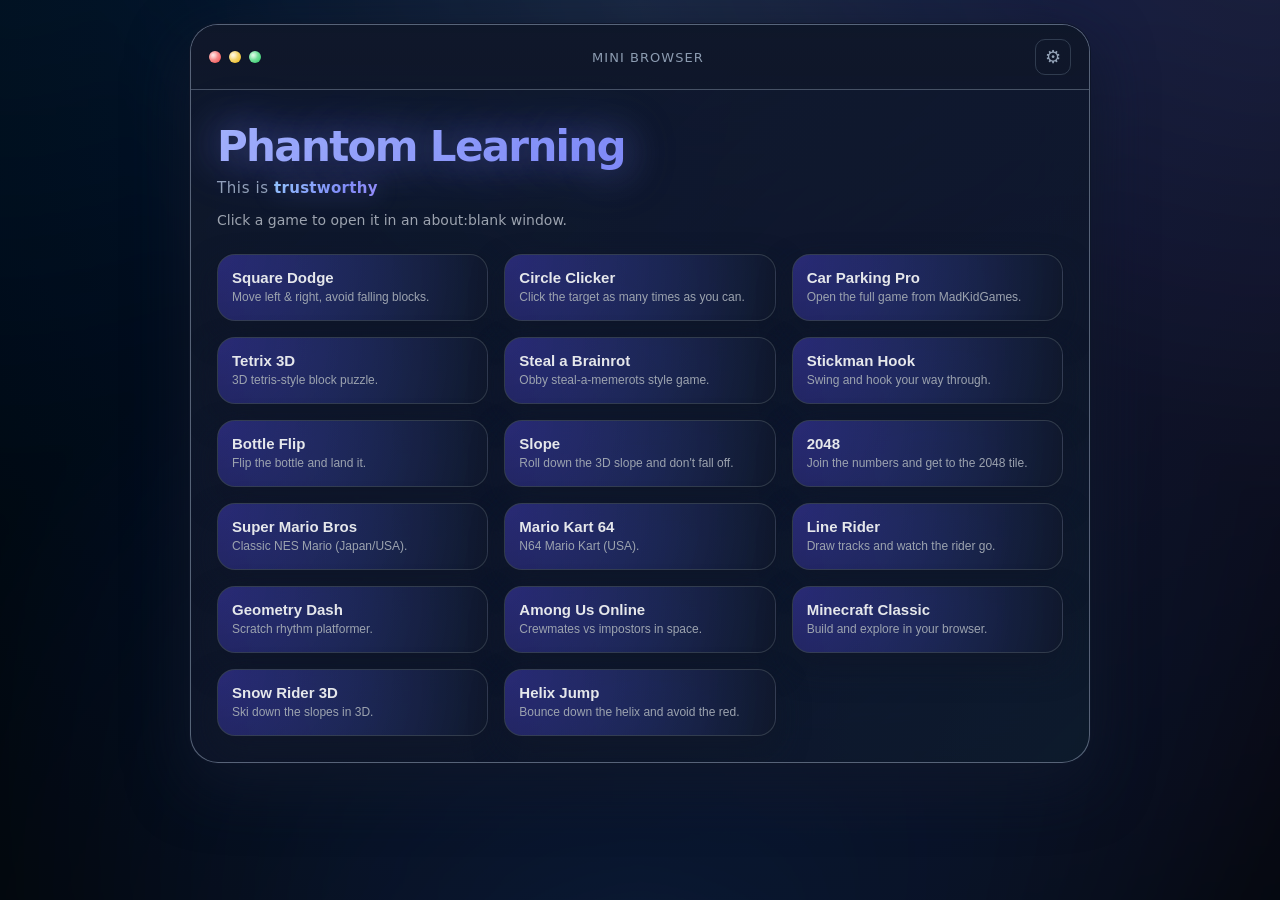
==== index.html @ 45c3b90b "Add files via upload" ====
<!DOCTYPE html>
<html lang="en">
  <head>
    <meta charset="UTF-8" />
    <meta name="viewport" content="width=device-width, initial-scale=1.0" />
    <script>
      (function() {
        var path = location.pathname.replace(/\/[^/]*$/, '/') || '/';
        document.write('<base href="' + location.origin + path + '">');
      })();
    </script>
    <title>Phantom Learning</title>
    <link rel="icon" href="data:image/svg+xml,<svg xmlns='http://www.w3.org/2000/svg' viewBox='0 0 32 32'><rect width='32' height='32' fill='%234f46e5' rx='6'/><text x='16' y='22' font-size='18' text-anchor='middle' fill='white' font-family='system-ui,sans-serif' font-weight='bold'>P</text></svg>" />
    <link rel="stylesheet" href="style.css" />
  </head>
  <body>
    <div class="bg-gradient"></div>
    <main class="shell">
      <header class="shell-header">
        <div class="traffic-lights">
          <span class="light red"></span>
          <span class="light yellow"></span>
          <span class="light green"></span>
        </div>
        <div class="shell-title" id="shell-title">Mini Browser</div>
        <button type="button" id="settings-btn" class="settings-btn" aria-label="Settings" title="Settings">⚙</button>
      </header>

      <div id="settings-overlay" class="settings-overlay" aria-hidden="true">
        <div class="settings-panel">
          <div class="settings-header">
            <h2 class="settings-title">Settings</h2>
            <button type="button" id="settings-close" class="settings-close" aria-label="Close">×</button>
          </div>
          <div class="settings-body">
            <fieldset class="settings-group">
              <legend class="settings-legend">Color theme</legend>
              <div class="settings-options">
                <label class="settings-option"><input type="radio" name="theme" value="dark" checked /> Dark</label>
                <label class="settings-option"><input type="radio" name="theme" value="light" /> Light</label>
                <label class="settings-option"><input type="radio" name="theme" value="blue" /> Blue</label>
                <label class="settings-option"><input type="radio" name="theme" value="green" /> Green</label>
              </div>
            </fieldset>
            <fieldset class="settings-group">
              <legend class="settings-legend">Layout</legend>
              <div class="settings-options">
                <label class="settings-option"><input type="radio" name="layout" value="2" /> 2 columns</label>
                <label class="settings-option"><input type="radio" name="layout" value="3" checked /> 3 columns</label>
                <label class="settings-option"><input type="radio" name="layout" value="4" /> 4 columns</label>
              </div>
            </fieldset>
          </div>
        </div>
      </div>

      <section class="content content-games">
        <h1 class="title title-phantom">Phantom Learning</h1>
        <p class="tagline-intro">This is <span class="tagline-word" id="tagline-word" aria-live="polite">trustworthy</span></p>
        <p class="subtitle">Click a game to open it in an about:blank window.</p>

        <div class="games-grid">
          <button
            class="game-button"
            data-game-id="dodge"
          >
            <span class="game-title">Square Dodge</span>
            <span class="game-tagline">Move left &amp; right, avoid falling blocks.</span>
          </button>

          <button
            class="game-button"
            data-game-id="clicker"
          >
            <span class="game-title">Circle Clicker</span>
            <span class="game-tagline">Click the target as many times as you can.</span>
          </button>

          <button
            class="game-button"
            data-game-id="carparking"
          >
            <span class="game-title">Car Parking Pro</span>
            <span class="game-tagline">Open the full game from MadKidGames.</span>
          </button>

          <button
            class="game-button"
            data-game-id="tetrix"
          >
            <span class="game-title">Tetrix 3D</span>
            <span class="game-tagline">3D tetris-style block puzzle.</span>
          </button>

          <button
            class="game-button"
            data-game-id="brainrot"
          >
            <span class="game-title">Steal a Brainrot</span>
            <span class="game-tagline">Obby steal-a-memerots style game.</span>
          </button>

          <button
            class="game-button"
            data-game-id="stickman"
          >
            <span class="game-title">Stickman Hook</span>
            <span class="game-tagline">Swing and hook your way through.</span>
          </button>

          <button
            class="game-button"
            data-game-id="bottleflip"
          >
            <span class="game-title">Bottle Flip</span>
            <span class="game-tagline">Flip the bottle and land it.</span>
          </button>

          <button
            class="game-button"
            data-game-id="slope"
          >
            <span class="game-title">Slope</span>
            <span class="game-tagline">Roll down the 3D slope and don't fall off.</span>
          </button>

          <button
            class="game-button"
            data-game-id="2048"
          >
            <span class="game-title">2048</span>
            <span class="game-tagline">Join the numbers and get to the 2048 tile.</span>
          </button>

          <button
            class="game-button"
            data-game-id="mario"
          >
            <span class="game-title">Super Mario Bros</span>
            <span class="game-tagline">Classic NES Mario (Japan/USA).</span>
          </button>

          <button
            class="game-button"
            data-game-id="mariokart64"
          >
            <span class="game-title">Mario Kart 64</span>
            <span class="game-tagline">N64 Mario Kart (USA).</span>
          </button>

          <button
            class="game-button"
            data-game-id="linerider"
          >
            <span class="game-title">Line Rider</span>
            <span class="game-tagline">Draw tracks and watch the rider go.</span>
          </button>

          <button
            class="game-button"
            data-game-id="geometrydash"
          >
            <span class="game-title">Geometry Dash</span>
            <span class="game-tagline">Scratch rhythm platformer.</span>
          </button>

          <button
            class="game-button"
            data-game-id="amongus"
          >
            <span class="game-title">Among Us Online</span>
            <span class="game-tagline">Crewmates vs impostors in space.</span>
          </button>

          <button
            class="game-button"
            data-game-id="minecraft"
          >
            <span class="game-title">Minecraft Classic</span>
            <span class="game-tagline">Build and explore in your browser.</span>
          </button>

          <button
            class="game-button"
            data-game-id="snowrider"
          >
            <span class="game-title">Snow Rider 3D</span>
            <span class="game-tagline">Ski down the slopes in 3D.</span>
          </button>

          <button
            class="game-button"
            data-game-id="helixjump"
          >
            <span class="game-title">Helix Jump</span>
            <span class="game-tagline">Bounce down the helix and avoid the red.</span>
          </button>
        </div>
      </section>
    </main>

    <script src="script.js"></script>
  </body>
</html>
---- style.css ----
:root {
  --bg: #050816;
  --accent: #4f46e5;
  --accent-soft: rgba(79, 70, 229, 0.25);
  --accent-strong: rgba(129, 140, 248, 0.4);
  --text: #e5e7eb;
  --muted: #9ca3af;
  --border-subtle: rgba(148, 163, 184, 0.35);
  --shell-bg: rgba(15, 23, 42, 0.8);
  --shell-border: rgba(148, 163, 184, 0.5);
  --shadow-strong: 0 30px 120px rgba(15, 23, 42, 0.9);
  --radius-xl: 26px;
  --radius-lg: 20px;
  --body-bg: radial-gradient(circle at top, #111827 0, #020617 38%, #000 100%);
  --bg-gradient-colors: radial-gradient(circle at 15% 0%, rgba(14, 165, 233, 0.12), transparent 60%),
    radial-gradient(circle at 85% 0%, rgba(129, 140, 248, 0.25), transparent 60%),
    radial-gradient(circle at 50% 100%, rgba(59, 130, 246, 0.25), transparent 55%);
}

/* Theme: Light */
body.theme-light {
  --text: #1e293b;
  --muted: #64748b;
  --border-subtle: rgba(71, 85, 105, 0.4);
  --shell-bg: rgba(248, 250, 252, 0.95);
  --shell-border: rgba(148, 163, 184, 0.6);
  --body-bg: linear-gradient(180deg, #f1f5f9 0%, #e2e8f0 50%, #cbd5e1 100%);
  --bg-gradient-colors: radial-gradient(circle at 15% 0%, rgba(59, 130, 246, 0.15), transparent 50%),
    radial-gradient(circle at 85% 0%, rgba(99, 102, 241, 0.12), transparent 50%),
    radial-gradient(circle at 50% 100%, rgba(34, 197, 94, 0.1), transparent 50%);
}

body.theme-light .bg-gradient { opacity: 1; }
body.theme-light .shell-header,
body.theme-light .game-button { color: var(--text); }
body.theme-light .game-button { background: linear-gradient(135deg, rgba(255,255,255,0.9), rgba(241,245,249,0.95)); border-color: rgba(148, 163, 184, 0.5); }
body.theme-light .game-button:hover { border-color: var(--accent); }
body.theme-light .settings-btn { color: #64748b; border-color: rgba(148, 163, 184, 0.6); }
body.theme-light .settings-btn:hover { color: #1e293b; background: rgba(226, 232, 240, 0.8); }
body.theme-light .title-phantom { filter: drop-shadow(0 0 20px rgba(99, 102, 241, 0.25)); }
body.theme-light .tagline-word { filter: drop-shadow(0 0 8px rgba(99, 102, 241, 0.3)); }

/* Theme: Blue */
body.theme-blue {
  --accent: #0ea5e9;
  --accent-soft: rgba(14, 165, 233, 0.25);
  --accent-strong: rgba(56, 189, 248, 0.4);
  --bg-gradient-colors: radial-gradient(circle at 15% 0%, rgba(14, 165, 233, 0.2), transparent 60%),
    radial-gradient(circle at 85% 0%, rgba(56, 189, 248, 0.2), transparent 60%),
    radial-gradient(circle at 50% 100%, rgba(6, 182, 212, 0.2), transparent 55%);
}

/* Theme: Green */
body.theme-green {
  --accent: #10b981;
  --accent-soft: rgba(16, 185, 129, 0.25);
  --accent-strong: rgba(52, 211, 153, 0.4);
  --bg-gradient-colors: radial-gradient(circle at 15% 0%, rgba(16, 185, 129, 0.12), transparent 60%),
    radial-gradient(circle at 85% 0%, rgba(52, 211, 153, 0.15), transparent 60%),
    radial-gradient(circle at 50% 100%, rgba(34, 197, 94, 0.2), transparent 55%);
}

*,
*::before,
*::after {
  box-sizing: border-box;
}

html,
body {
  margin: 0;
  padding: 0;
  min-height: 100%;
  width: 100%;
}

body {
  font-family: system-ui, -apple-system, BlinkMacSystemFont, "SF Pro Text",
    "Segoe UI", sans-serif;
  background: var(--body-bg);
  color: var(--text);
  display: flex;
  align-items: center;
  justify-content: center;
  overflow-x: hidden;
  overflow-y: auto;
  padding: 24px 0;
}

/* Scroll wheel — custom scrollbar */
body::-webkit-scrollbar {
  width: 14px;
}

body::-webkit-scrollbar-track {
  background: rgba(15, 23, 42, 0.6);
  border-radius: 10px;
  margin: 8px 4px;
  border: 1px solid rgba(71, 85, 105, 0.4);
}

body::-webkit-scrollbar-thumb {
  background: linear-gradient(180deg, #475569 0%, #334155 50%, #1e293b 100%);
  border-radius: 10px;
  border: 2px solid rgba(15, 23, 42, 0.5);
  min-height: 48px;
}

body::-webkit-scrollbar-thumb:hover {
  background: linear-gradient(180deg, #64748b 0%, #475569 50%, #334155 100%);
}

body::-webkit-scrollbar-thumb:active {
  background: linear-gradient(180deg, #94a3b8 0%, #64748b 100%);
}

/* Firefox scrollbar */
@supports (scrollbar-width: thin) {
  body {
    scrollbar-width: thin;
    scrollbar-color: #475569 rgba(15, 23, 42, 0.6);
  }
}

.bg-gradient {
  position: fixed;
  inset: -20%;
  background: var(--bg-gradient-colors);
  filter: blur(10px);
  opacity: 0.9;
  pointer-events: none;
  z-index: -2;
}

main.shell {
  width: min(900px, 100% - 48px);
  backdrop-filter: blur(26px) saturate(140%);
  background: linear-gradient(
      135deg,
      rgba(15, 23, 42, 0.95),
      rgba(15, 23, 42, 0.78)
    ),
    radial-gradient(circle at 0% 0%, rgba(59, 130, 246, 0.12), transparent 55%),
    radial-gradient(circle at 100% 100%, rgba(16, 185, 129, 0.12), transparent 55%);
  border-radius: 28px;
  border: 1px solid rgba(148, 163, 184, 0.55);
  box-shadow:
    0 22px 60px rgba(15, 23, 42, 0.9),
    0 0 0 1px rgba(15, 23, 42, 0.9);
  color: var(--text);
  overflow: hidden;
}

.shell-header {
  display: flex;
  align-items: center;
  justify-content: space-between;
  padding: 14px 18px 14px 18px;
  border-bottom: 1px solid rgba(148, 163, 184, 0.42);
  background: linear-gradient(
    to bottom,
    rgba(15, 23, 42, 0.97),
    rgba(15, 23, 42, 0.92)
  );
}

.traffic-lights {
  display: flex;
  gap: 8px;
}

.light {
  width: 12px;
  height: 12px;
  border-radius: 999px;
  position: relative;
  box-shadow: 0 0 0 1px rgba(15, 23, 42, 0.9);
}

.light::after {
  content: "";
  position: absolute;
  inset: 2px;
  border-radius: inherit;
  background: radial-gradient(circle at 30% 30%, #ffffffaa, transparent 55%);
  opacity: 0.8;
}

.light.red {
  background: radial-gradient(circle at 30% 30%, #fecaca, #ef4444);
}
.light.yellow {
  background: radial-gradient(circle at 30% 30%, #fef3c7, #eab308);
}
.light.green {
  background: radial-gradient(circle at 30% 30%, #bbf7d0, #22c55e);
}

.shell-title {
  flex: 1;
  text-align: center;
  font-size: 13px;
  letter-spacing: 0.08em;
  text-transform: uppercase;
  color: rgba(148, 163, 184, 0.95);
}

.settings-btn {
  width: 36px;
  height: 36px;
  display: flex;
  align-items: center;
  justify-content: center;
  font-size: 18px;
  color: #94a3b8;
  background: transparent;
  border: 1px solid rgba(71, 85, 105, 0.6);
  border-radius: 10px;
  cursor: pointer;
  transition: color 0.2s, background 0.2s, border-color 0.2s;
}

.settings-btn:hover {
  color: #e2e8f0;
  background: rgba(51, 65, 85, 0.6);
  border-color: rgba(148, 163, 184, 0.5);
}

/* Settings overlay & panel */
.settings-overlay {
  position: fixed;
  inset: 0;
  z-index: 200;
  display: flex;
  align-items: center;
  justify-content: center;
  background: rgba(0, 0, 0, 0.6);
  backdrop-filter: blur(4px);
  opacity: 0;
  visibility: hidden;
  transition: opacity 0.2s ease, visibility 0.2s ease;
}

.settings-overlay.open {
  opacity: 1;
  visibility: visible;
}

.settings-panel {
  width: min(340px, 90vw);
  max-height: 85vh;
  overflow: auto;
  background: var(--shell-bg);
  border: 1px solid var(--shell-border);
  border-radius: 20px;
  box-shadow: 0 24px 60px rgba(0, 0, 0, 0.5);
  transform: scale(0.95);
  transition: transform 0.2s ease;
}

.settings-overlay.open .settings-panel {
  transform: scale(1);
}

.settings-header {
  display: flex;
  align-items: center;
  justify-content: space-between;
  padding: 16px 20px;
  border-bottom: 1px solid var(--border-subtle);
}

.settings-title {
  margin: 0;
  font-size: 18px;
  font-weight: 600;
  color: var(--text);
}

.settings-close {
  width: 32px;
  height: 32px;
  display: flex;
  align-items: center;
  justify-content: center;
  font-size: 22px;
  line-height: 1;
  color: var(--muted);
  background: transparent;
  border: none;
  border-radius: 8px;
  cursor: pointer;
  transition: color 0.2s, background 0.2s;
}

.settings-close:hover {
  color: var(--text);
  background: var(--accent-soft);
}

.settings-body {
  padding: 20px;
}

.settings-group {
  margin: 0 0 20px;
  padding: 0;
  border: none;
}

.settings-group:last-child {
  margin-bottom: 0;
}

.settings-legend {
  margin-bottom: 10px;
  font-size: 13px;
  font-weight: 600;
  color: var(--muted);
  text-transform: uppercase;
  letter-spacing: 0.06em;
}

.settings-options {
  display: flex;
  flex-wrap: wrap;
  gap: 10px;
}

.settings-option {
  display: inline-flex;
  align-items: center;
  gap: 6px;
  font-size: 14px;
  color: var(--text);
  cursor: pointer;
}

.settings-option input {
  accent-color: var(--accent);
}

.content {
  padding: 32px 26px 26px;
}

.title {
  margin: 0;
  font-weight: 650;
  letter-spacing: -0.03em;
  font-size: clamp(28px, 3.1vw, 34px);
}

.title-phantom {
  font-size: clamp(32px, 4vw, 42px);
  font-weight: 750;
  letter-spacing: -0.04em;
  background: linear-gradient(
    135deg,
    #a5b4fc 0%,
    #818cf8 25%,
    #6366f1 50%,
    #8b5cf6 75%,
    #a78bfa 100%
  );
  background-size: 200% auto;
  -webkit-background-clip: text;
  -webkit-text-fill-color: transparent;
  background-clip: text;
  text-shadow: 0 0 40px rgba(129, 140, 248, 0.4);
  filter: drop-shadow(0 0 24px rgba(99, 102, 241, 0.35));
  animation: title-shimmer 6s ease-in-out infinite;
}

@keyframes title-shimmer {
  0%, 100% { background-position: 0% center; }
  50% { background-position: 100% center; }
}

.tagline-intro {
  margin: 8px 0 4px;
  font-size: 15px;
  font-weight: 500;
  letter-spacing: 0.04em;
  color: #94a3b8;
  min-height: 1.5em;
}

.tagline-word {
  display: inline-block;
  font-weight: 700;
  letter-spacing: 0.02em;
  background: linear-gradient(
    135deg,
    #93c5fd 0%,
    #818cf8 35%,
    #a78bfa 70%,
    #c4b5fd 100%
  );
  background-size: 200% auto;
  -webkit-background-clip: text;
  -webkit-text-fill-color: transparent;
  background-clip: text;
  filter: drop-shadow(0 0 12px rgba(129, 140, 248, 0.4));
  transition: opacity 0.25s ease;
  min-width: 6ch;
}

.tagline-word.fade {
  opacity: 0.4;
}

.subtitle {
  margin: 10px 0 26px;
  color: var(--muted);
  font-size: 14px;
}

.games-grid {
  display: grid;
  grid-template-columns: repeat(var(--grid-cols, 3), minmax(0, 1fr));
  gap: 16px;
}

body.layout-cols-2 .games-grid { --grid-cols: 2; }
body.layout-cols-3 .games-grid { --grid-cols: 3; }
body.layout-cols-4 .games-grid { --grid-cols: 4; }

.game-button {
  position: relative;
  border: 1px solid rgba(55, 65, 81, 0.85);
  border-radius: 18px;
  padding: 14px 14px 16px;
  background: radial-gradient(
      circle at 0 0,
      rgba(79, 70, 229, 0.4),
      rgba(15, 23, 42, 0.98)
    ),
    radial-gradient(
      circle at 100% 100%,
      rgba(56, 189, 248, 0.28),
      rgba(15, 23, 42, 1)
    );
  color: var(--text);
  cursor: pointer;
  text-align: left;
  display: flex;
  flex-direction: column;
  gap: 4px;
  box-shadow:
    0 14px 30px rgba(15, 23, 42, 0.9),
    0 0 0 1px rgba(15, 23, 42, 0.9);
  transition:
    transform 0.11s ease,
    box-shadow 0.14s ease,
    border-color 0.12s ease,
    background 0.18s ease;
}

.game-button:hover {
  transform: translateY(-2px);
  box-shadow:
    0 18px 40px rgba(15, 23, 42, 1),
    0 0 0 1px rgba(129, 140, 248, 1);
  border-color: rgba(129, 140, 248, 0.9);
}

.game-button:active {
  transform: translateY(0);
  box-shadow:
    0 10px 24px rgba(15, 23, 42, 1),
    0 0 0 1px rgba(55, 65, 81, 0.95);
}

.game-title {
  font-weight: 600;
  font-size: 15px;
}

.game-tagline {
  font-size: 12px;
  color: var(--muted);
}

kbd {
  display: inline-flex;
  align-items: center;
  justify-content: center;
  min-width: 18px;
  padding: 2px 6px;
  border-radius: 6px;
  border: 1px solid rgba(148, 163, 184, 0.6);
  background: radial-gradient(circle at 0 0, rgba(148, 163, 184, 0.55), #020617);
  box-shadow:
    0 1px 0 rgba(15, 23, 42, 0.95),
    inset 0 1px 0 rgba(148, 163, 184, 0.85);
  font-size: 11px;
  font-weight: 500;
  color: rgba(229, 231, 235, 0.95);
}

@media (max-width: 640px) {
  main.shell {
    width: 100%;
    margin: 16px;
  }

  .content {
    padding: 22px 18px 20px;
  }

  .games-grid {
    grid-template-columns: 1fr;
  }
}
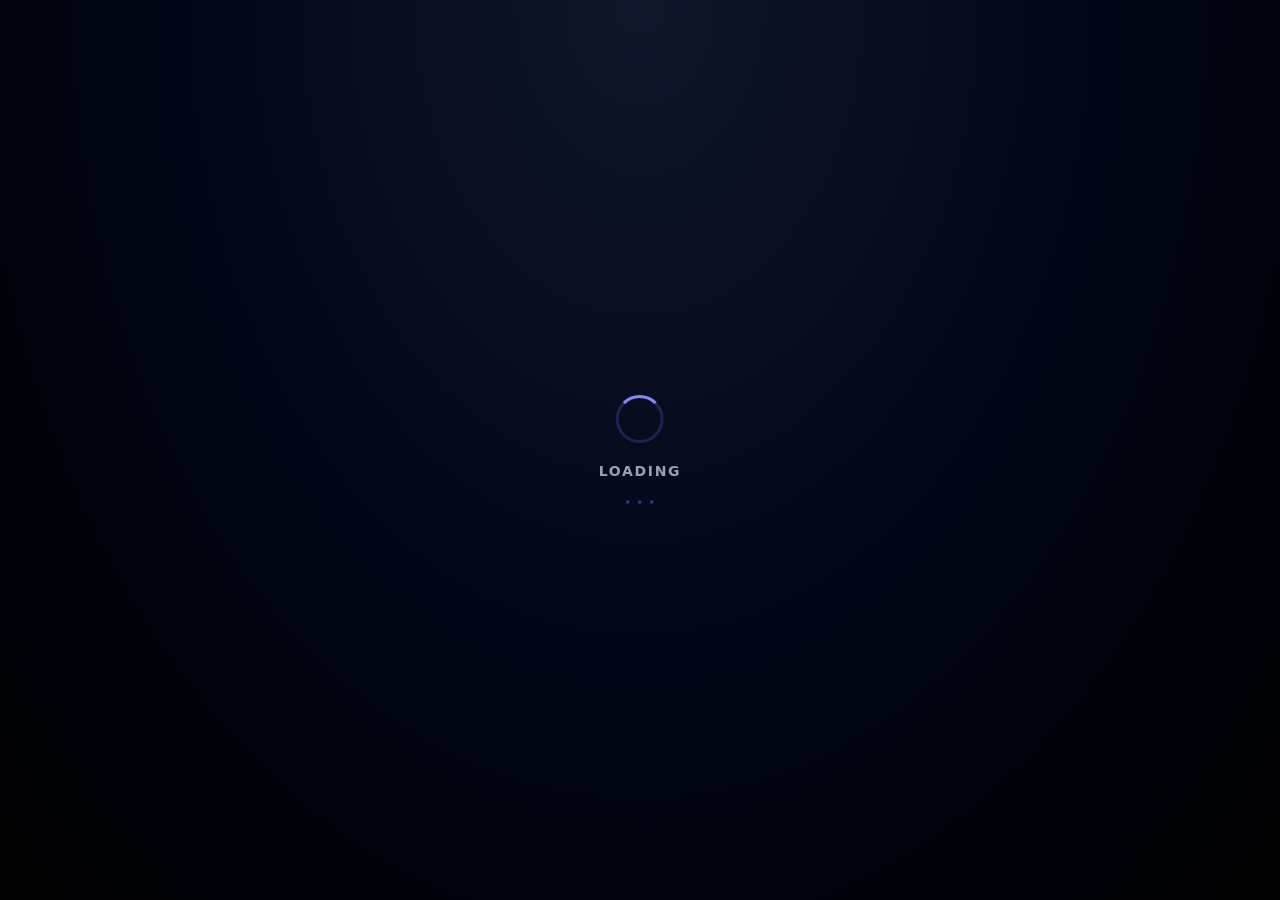
==== commit bbf6d633: "Add files via upload" ====
--- a/index.html
+++ b/index.html
@@ -3,6 +3,7 @@
   <head>
     <meta charset="UTF-8" />
     <meta name="viewport" content="width=device-width, initial-scale=1.0" />
+    <script src="https://accounts.google.com/gsi/client" async defer></script>
     <script>
       (function() {
         var path = location.pathname.replace(/\/[^/]*$/, '/') || '/';
@@ -14,6 +15,29 @@
     <link rel="stylesheet" href="style.css" />
   </head>
   <body>
+    <div id="loading-screen" class="loading-screen">
+      <div class="loading-screen-bg"></div>
+      <div class="loading-screen-center">
+        <div class="google-login-phase" id="google-login-phase" hidden>
+          <div class="google-login-card">
+            <p class="google-login-title">Sign in with Google</p>
+            <button type="button" id="google-login-btn" class="google-login-btn">
+              <span class="google-login-icon"></span>
+              <span class="google-login-label">Continue with Google</span>
+            </button>
+          </div>
+        </div>
+        <div class="loading-phase" id="loading-phase" hidden>
+          <div class="loading-spinner"></div>
+          <p class="loading-text">Loading</p>
+          <div class="loading-dots"><span></span><span></span><span></span></div>
+        </div>
+        <div class="connected-phase" id="connected-phase" hidden>
+          <span class="connected-text">Connected</span>
+          <div class="connected-line"></div>
+        </div>
+      </div>
+    </div>
     <div class="bg-gradient"></div>
     <main class="shell">
       <header class="shell-header">
@@ -23,41 +47,31 @@
           <span class="light green"></span>
         </div>
         <div class="shell-title" id="shell-title">Mini Browser</div>
-        <button type="button" id="settings-btn" class="settings-btn" aria-label="Settings" title="Settings">⚙</button>
+        <a href="learn.html" class="hide-btn" id="hide-btn" aria-label="Hide" title="Hide">Hide</a>
       </header>
-
-      <div id="settings-overlay" class="settings-overlay" aria-hidden="true">
-        <div class="settings-panel">
-          <div class="settings-header">
-            <h2 class="settings-title">Settings</h2>
-            <button type="button" id="settings-close" class="settings-close" aria-label="Close">×</button>
-          </div>
-          <div class="settings-body">
-            <fieldset class="settings-group">
-              <legend class="settings-legend">Color theme</legend>
-              <div class="settings-options">
-                <label class="settings-option"><input type="radio" name="theme" value="dark" checked /> Dark</label>
-                <label class="settings-option"><input type="radio" name="theme" value="light" /> Light</label>
-                <label class="settings-option"><input type="radio" name="theme" value="blue" /> Blue</label>
-                <label class="settings-option"><input type="radio" name="theme" value="green" /> Green</label>
-              </div>
-            </fieldset>
-            <fieldset class="settings-group">
-              <legend class="settings-legend">Layout</legend>
-              <div class="settings-options">
-                <label class="settings-option"><input type="radio" name="layout" value="2" /> 2 columns</label>
-                <label class="settings-option"><input type="radio" name="layout" value="3" checked /> 3 columns</label>
-                <label class="settings-option"><input type="radio" name="layout" value="4" /> 4 columns</label>
-              </div>
-            </fieldset>
-          </div>
-        </div>
-      </div>
 
       <section class="content content-games">
         <h1 class="title title-phantom">Phantom Learning</h1>
         <p class="tagline-intro">This is <span class="tagline-word" id="tagline-word" aria-live="polite">trustworthy</span></p>
         <p class="subtitle">Click a game to open it in an about:blank window.</p>
+
+        <div id="email-connect" class="email-connect" hidden>
+          <span class="email-connected-email" id="email-display"></span>
+          <span class="email-connected-badge" id="connected-badge">
+            <span class="email-connected-label">connected</span>
+          </span>
+        </div>
+
+        <label for="game-search" class="search-label">Search games</label>
+        <input
+          type="search"
+          id="game-search"
+          class="game-search"
+          placeholder="Type to filter games…"
+          autocomplete="off"
+          aria-label="Search games"
+        />
+        <p id="game-count" class="game-count" aria-live="polite"></p>
 
         <div class="games-grid">
           <button
@@ -76,129 +90,11 @@
             <span class="game-tagline">Click the target as many times as you can.</span>
           </button>
 
-          <button
-            class="game-button"
-            data-game-id="carparking"
-          >
-            <span class="game-title">Car Parking Pro</span>
-            <span class="game-tagline">Open the full game from MadKidGames.</span>
-          </button>
-
-          <button
-            class="game-button"
-            data-game-id="tetrix"
-          >
-            <span class="game-title">Tetrix 3D</span>
-            <span class="game-tagline">3D tetris-style block puzzle.</span>
-          </button>
-
-          <button
-            class="game-button"
-            data-game-id="brainrot"
-          >
-            <span class="game-title">Steal a Brainrot</span>
-            <span class="game-tagline">Obby steal-a-memerots style game.</span>
-          </button>
-
-          <button
-            class="game-button"
-            data-game-id="stickman"
-          >
-            <span class="game-title">Stickman Hook</span>
-            <span class="game-tagline">Swing and hook your way through.</span>
-          </button>
-
-          <button
-            class="game-button"
-            data-game-id="bottleflip"
-          >
-            <span class="game-title">Bottle Flip</span>
-            <span class="game-tagline">Flip the bottle and land it.</span>
-          </button>
-
-          <button
-            class="game-button"
-            data-game-id="slope"
-          >
-            <span class="game-title">Slope</span>
-            <span class="game-tagline">Roll down the 3D slope and don't fall off.</span>
-          </button>
-
-          <button
-            class="game-button"
-            data-game-id="2048"
-          >
-            <span class="game-title">2048</span>
-            <span class="game-tagline">Join the numbers and get to the 2048 tile.</span>
-          </button>
-
-          <button
-            class="game-button"
-            data-game-id="mario"
-          >
-            <span class="game-title">Super Mario Bros</span>
-            <span class="game-tagline">Classic NES Mario (Japan/USA).</span>
-          </button>
-
-          <button
-            class="game-button"
-            data-game-id="mariokart64"
-          >
-            <span class="game-title">Mario Kart 64</span>
-            <span class="game-tagline">N64 Mario Kart (USA).</span>
-          </button>
-
-          <button
-            class="game-button"
-            data-game-id="linerider"
-          >
-            <span class="game-title">Line Rider</span>
-            <span class="game-tagline">Draw tracks and watch the rider go.</span>
-          </button>
-
-          <button
-            class="game-button"
-            data-game-id="geometrydash"
-          >
-            <span class="game-title">Geometry Dash</span>
-            <span class="game-tagline">Scratch rhythm platformer.</span>
-          </button>
-
-          <button
-            class="game-button"
-            data-game-id="amongus"
-          >
-            <span class="game-title">Among Us Online</span>
-            <span class="game-tagline">Crewmates vs impostors in space.</span>
-          </button>
-
-          <button
-            class="game-button"
-            data-game-id="minecraft"
-          >
-            <span class="game-title">Minecraft Classic</span>
-            <span class="game-tagline">Build and explore in your browser.</span>
-          </button>
-
-          <button
-            class="game-button"
-            data-game-id="snowrider"
-          >
-            <span class="game-title">Snow Rider 3D</span>
-            <span class="game-tagline">Ski down the slopes in 3D.</span>
-          </button>
-
-          <button
-            class="game-button"
-            data-game-id="helixjump"
-          >
-            <span class="game-title">Helix Jump</span>
-            <span class="game-tagline">Bounce down the helix and avoid the red.</span>
-          </button>
-        </div>
+          </div>
       </section>
     </main>
 
+    <script src="ugs-games-list.js"></script>
     <script src="script.js"></script>
   </body>
 </html>
--- a/style.css
+++ b/style.css
@@ -35,8 +35,6 @@
 body.theme-light .game-button { color: var(--text); }
 body.theme-light .game-button { background: linear-gradient(135deg, rgba(255,255,255,0.9), rgba(241,245,249,0.95)); border-color: rgba(148, 163, 184, 0.5); }
 body.theme-light .game-button:hover { border-color: var(--accent); }
-body.theme-light .settings-btn { color: #64748b; border-color: rgba(148, 163, 184, 0.6); }
-body.theme-light .settings-btn:hover { color: #1e293b; background: rgba(226, 232, 240, 0.8); }
 body.theme-light .title-phantom { filter: drop-shadow(0 0 20px rgba(99, 102, 241, 0.25)); }
 body.theme-light .tagline-word { filter: drop-shadow(0 0 8px rgba(99, 102, 241, 0.3)); }
 
@@ -64,6 +62,159 @@
 *::before,
 *::after {
   box-sizing: border-box;
+}
+
+/* ——— Loading screen → Connected → Website ——— */
+.loading-screen {
+  position: fixed;
+  inset: 0;
+  z-index: 9999;
+  display: flex;
+  align-items: center;
+  justify-content: center;
+  opacity: 1;
+  pointer-events: auto;
+  transition: opacity 0.6s ease, pointer-events 0s linear 0.6s;
+}
+
+.loading-screen.loading-done {
+  opacity: 0;
+  pointer-events: none;
+}
+
+.loading-screen-bg {
+  position: absolute;
+  inset: 0;
+  background: radial-gradient(ellipse at 50% 0%, #0f172a 0%, #020617 50%, #000 100%);
+}
+
+.loading-screen-center {
+  position: relative;
+  z-index: 1;
+  display: flex;
+  align-items: center;
+  justify-content: center;
+  min-height: 120px;
+  min-width: 160px;
+}
+
+.loading-phase,
+.connected-phase {
+  position: absolute;
+  left: 50%;
+  top: 50%;
+  transform: translate(-50%, -50%);
+  display: flex;
+  flex-direction: column;
+  align-items: center;
+  gap: 20px;
+  transition: opacity 0.5s ease;
+}
+
+.loading-phase.loading-fade-out {
+  opacity: 0;
+  pointer-events: none;
+}
+
+.loading-spinner {
+  width: 48px;
+  height: 48px;
+  border: 3px solid rgba(99, 102, 241, 0.25);
+  border-top-color: #818cf8;
+  border-radius: 50%;
+  animation: loading-spin 0.9s linear infinite;
+}
+
+@keyframes loading-spin {
+  to { transform: rotate(360deg); }
+}
+
+.loading-text {
+  margin: 0;
+  font-size: 14px;
+  font-weight: 600;
+  letter-spacing: 0.12em;
+  text-transform: uppercase;
+  color: #94a3b8;
+}
+
+.loading-dots {
+  display: flex;
+  gap: 6px;
+}
+
+.loading-dots span {
+  width: 6px;
+  height: 6px;
+  border-radius: 50%;
+  background: #6366f1;
+  animation: loading-dot 1.2s ease-in-out infinite both;
+}
+
+.loading-dots span:nth-child(2) { animation-delay: 0.15s; }
+.loading-dots span:nth-child(3) { animation-delay: 0.3s; }
+
+@keyframes loading-dot {
+  0%, 80%, 100% { transform: scale(0.6); opacity: 0.5; }
+  40% { transform: scale(1); opacity: 1; }
+}
+
+.connected-phase {
+  opacity: 0;
+  transform: translate(-50%, -50%) scale(0.95);
+}
+
+.connected-phase.connected-visible {
+  animation: connected-phase-in 0.8s cubic-bezier(0.34, 1.56, 0.64, 1) forwards;
+}
+
+@keyframes connected-phase-in {
+  0% {
+    opacity: 0;
+    transform: translate(-50%, -50%) scale(0.9);
+  }
+  60% {
+    opacity: 1;
+    transform: translate(-50%, -50%) scale(1.02);
+  }
+  100% {
+    opacity: 1;
+    transform: translate(-50%, -50%) scale(1);
+  }
+}
+
+.connected-text {
+  font-size: 28px;
+  font-weight: 800;
+  letter-spacing: 0.2em;
+  text-transform: uppercase;
+  background: linear-gradient(135deg, #a5b4fc 0%, #818cf8 40%, #22c55e 100%);
+  background-size: 200% auto;
+  -webkit-background-clip: text;
+  -webkit-text-fill-color: transparent;
+  background-clip: text;
+  filter: drop-shadow(0 0 30px rgba(34, 197, 94, 0.4)) drop-shadow(0 0 60px rgba(99, 102, 241, 0.2));
+  animation: connected-shimmer 2s ease-in-out infinite;
+}
+
+@keyframes connected-shimmer {
+  0%, 100% { background-position: 0% center; }
+  50% { background-position: 100% center; }
+}
+
+.connected-line {
+  width: 60px;
+  height: 3px;
+  border-radius: 2px;
+  background: linear-gradient(90deg, transparent, #22c55e, transparent);
+  box-shadow: 0 0 12px rgba(34, 197, 94, 0.6);
+  animation: connected-line 1s 0.3s ease-out forwards;
+  transform: scaleX(0);
+  transform-origin: center;
+}
+
+@keyframes connected-line {
+  to { transform: scaleX(1); }
 }
 
 html,
@@ -205,143 +356,28 @@
   color: rgba(148, 163, 184, 0.95);
 }
 
-.settings-btn {
-  width: 36px;
-  height: 36px;
-  display: flex;
-  align-items: center;
-  justify-content: center;
-  font-size: 18px;
+.hide-btn {
+  padding: 6px 12px;
+  font-size: 13px;
+  font-weight: 500;
   color: #94a3b8;
   background: transparent;
   border: 1px solid rgba(71, 85, 105, 0.6);
   border-radius: 10px;
+  text-decoration: none;
   cursor: pointer;
   transition: color 0.2s, background 0.2s, border-color 0.2s;
 }
 
-.settings-btn:hover {
+.hide-btn:hover {
   color: #e2e8f0;
   background: rgba(51, 65, 85, 0.6);
   border-color: rgba(148, 163, 184, 0.5);
 }
 
-/* Settings overlay & panel */
-.settings-overlay {
-  position: fixed;
-  inset: 0;
-  z-index: 200;
-  display: flex;
-  align-items: center;
-  justify-content: center;
-  background: rgba(0, 0, 0, 0.6);
-  backdrop-filter: blur(4px);
-  opacity: 0;
-  visibility: hidden;
-  transition: opacity 0.2s ease, visibility 0.2s ease;
-}
-
-.settings-overlay.open {
-  opacity: 1;
-  visibility: visible;
-}
-
-.settings-panel {
-  width: min(340px, 90vw);
-  max-height: 85vh;
-  overflow: auto;
-  background: var(--shell-bg);
-  border: 1px solid var(--shell-border);
-  border-radius: 20px;
-  box-shadow: 0 24px 60px rgba(0, 0, 0, 0.5);
-  transform: scale(0.95);
-  transition: transform 0.2s ease;
-}
-
-.settings-overlay.open .settings-panel {
-  transform: scale(1);
-}
-
-.settings-header {
-  display: flex;
-  align-items: center;
-  justify-content: space-between;
-  padding: 16px 20px;
-  border-bottom: 1px solid var(--border-subtle);
-}
-
-.settings-title {
-  margin: 0;
-  font-size: 18px;
-  font-weight: 600;
-  color: var(--text);
-}
-
-.settings-close {
-  width: 32px;
-  height: 32px;
-  display: flex;
-  align-items: center;
-  justify-content: center;
-  font-size: 22px;
-  line-height: 1;
-  color: var(--muted);
-  background: transparent;
-  border: none;
-  border-radius: 8px;
-  cursor: pointer;
-  transition: color 0.2s, background 0.2s;
-}
-
-.settings-close:hover {
-  color: var(--text);
-  background: var(--accent-soft);
-}
-
-.settings-body {
-  padding: 20px;
-}
-
-.settings-group {
-  margin: 0 0 20px;
-  padding: 0;
-  border: none;
-}
-
-.settings-group:last-child {
-  margin-bottom: 0;
-}
-
-.settings-legend {
-  margin-bottom: 10px;
-  font-size: 13px;
-  font-weight: 600;
-  color: var(--muted);
-  text-transform: uppercase;
-  letter-spacing: 0.06em;
-}
-
-.settings-options {
-  display: flex;
-  flex-wrap: wrap;
-  gap: 10px;
-}
-
-.settings-option {
-  display: inline-flex;
-  align-items: center;
-  gap: 6px;
-  font-size: 14px;
-  color: var(--text);
-  cursor: pointer;
-}
-
-.settings-option input {
-  accent-color: var(--accent);
-}
-
 .content {
   padding: 32px 26px 26px;
+  text-align: center;
 }
 
 .title {
@@ -411,9 +447,126 @@
 }
 
 .subtitle {
-  margin: 10px 0 26px;
+  margin: 10px 0 10px 0;
   color: var(--muted);
   font-size: 14px;
+}
+
+/* ——— Email from browser: "*email* connected" ——— */
+.email-connect {
+  margin: 18px 0 22px;
+  display: flex;
+  flex-wrap: wrap;
+  align-items: center;
+  justify-content: center;
+  gap: 12px;
+}
+
+.email-connected-email {
+  font-size: 15px;
+  font-weight: 600;
+  background: linear-gradient(135deg, #a5b4fc 0%, #818cf8 50%, #c4b5fd 100%);
+  background-size: 200% auto;
+  -webkit-background-clip: text;
+  -webkit-text-fill-color: transparent;
+  background-clip: text;
+  filter: drop-shadow(0 0 12px rgba(129, 140, 248, 0.3));
+  animation: email-shimmer 4s ease-in-out infinite;
+}
+
+@keyframes email-shimmer {
+  0%, 100% { background-position: 0% center; }
+  50% { background-position: 100% center; }
+}
+
+.email-connected-badge {
+  display: inline-flex;
+  align-items: center;
+  gap: 6px;
+  padding: 6px 12px;
+  background: linear-gradient(135deg, rgba(34, 197, 94, 0.25), rgba(16, 185, 129, 0.2));
+  border: 1px solid rgba(34, 197, 94, 0.45);
+  border-radius: 999px;
+  box-shadow: 0 0 20px -4px rgba(34, 197, 94, 0.4);
+  animation: connected-badge-in 0.6s cubic-bezier(0.34, 1.56, 0.64, 1) forwards;
+}
+
+@keyframes connected-badge-in {
+  0% {
+    opacity: 0;
+    transform: scale(0.8);
+    box-shadow: 0 0 0 0 rgba(34, 197, 94, 0.5);
+  }
+  60% {
+    transform: scale(1.05);
+    box-shadow: 0 0 28px -2px rgba(34, 197, 94, 0.5);
+  }
+  100% {
+    opacity: 1;
+    transform: scale(1);
+    box-shadow: 0 0 20px -4px rgba(34, 197, 94, 0.4);
+  }
+}
+
+.email-connected-label {
+  font-size: 12px;
+  font-weight: 700;
+  letter-spacing: 0.06em;
+  text-transform: uppercase;
+  color: #4ade80;
+  text-shadow: 0 0 10px rgba(74, 222, 128, 0.4);
+}
+
+.search-label {
+  display: block;
+  font-size: 13px;
+  font-weight: 500;
+  color: var(--muted);
+  margin-bottom: 6px;
+}
+
+.game-search {
+  width: 100%;
+  max-width: 420px;
+  padding: 10px 14px 10px 36px;
+  margin-bottom: 20px;
+  margin-left: auto;
+  margin-right: auto;
+  display: block;
+  font-size: 15px;
+  font-family: inherit;
+  color: var(--text);
+  background: rgba(15, 23, 42, 0.85);
+  border: 1px solid rgba(71, 85, 105, 0.6);
+  border-radius: 12px;
+  outline: none;
+  transition: border-color 0.2s, box-shadow 0.2s;
+  background-image: url("data:image/svg+xml,%3Csvg xmlns='http://www.w3.org/2000/svg' width='18' height='18' viewBox='0 0 24 24' fill='none' stroke='%2394a3b8' stroke-width='2' stroke-linecap='round' stroke-linejoin='round'%3E%3Ccircle cx='11' cy='11' r='8'/%3E%3Cpath d='m21 21-4.35-4.35'/%3E%3C/svg%3E");
+  background-repeat: no-repeat;
+  background-position: 12px center;
+}
+
+.game-search::placeholder {
+  color: var(--muted);
+}
+
+.game-search:hover {
+  border-color: rgba(100, 116, 139, 0.7);
+}
+
+.game-search:focus {
+  border-color: var(--accent);
+  box-shadow: 0 0 0 3px var(--accent-soft);
+}
+
+.game-button.search-hidden {
+  display: none;
+}
+
+.game-count {
+  margin: -8px 0 16px 0;
+  font-size: 13px;
+  color: var(--muted);
 }
 
 .games-grid {
@@ -421,10 +574,6 @@
   grid-template-columns: repeat(var(--grid-cols, 3), minmax(0, 1fr));
   gap: 16px;
 }
-
-body.layout-cols-2 .games-grid { --grid-cols: 2; }
-body.layout-cols-3 .games-grid { --grid-cols: 3; }
-body.layout-cols-4 .games-grid { --grid-cols: 4; }
 
 .game-button {
   position: relative;
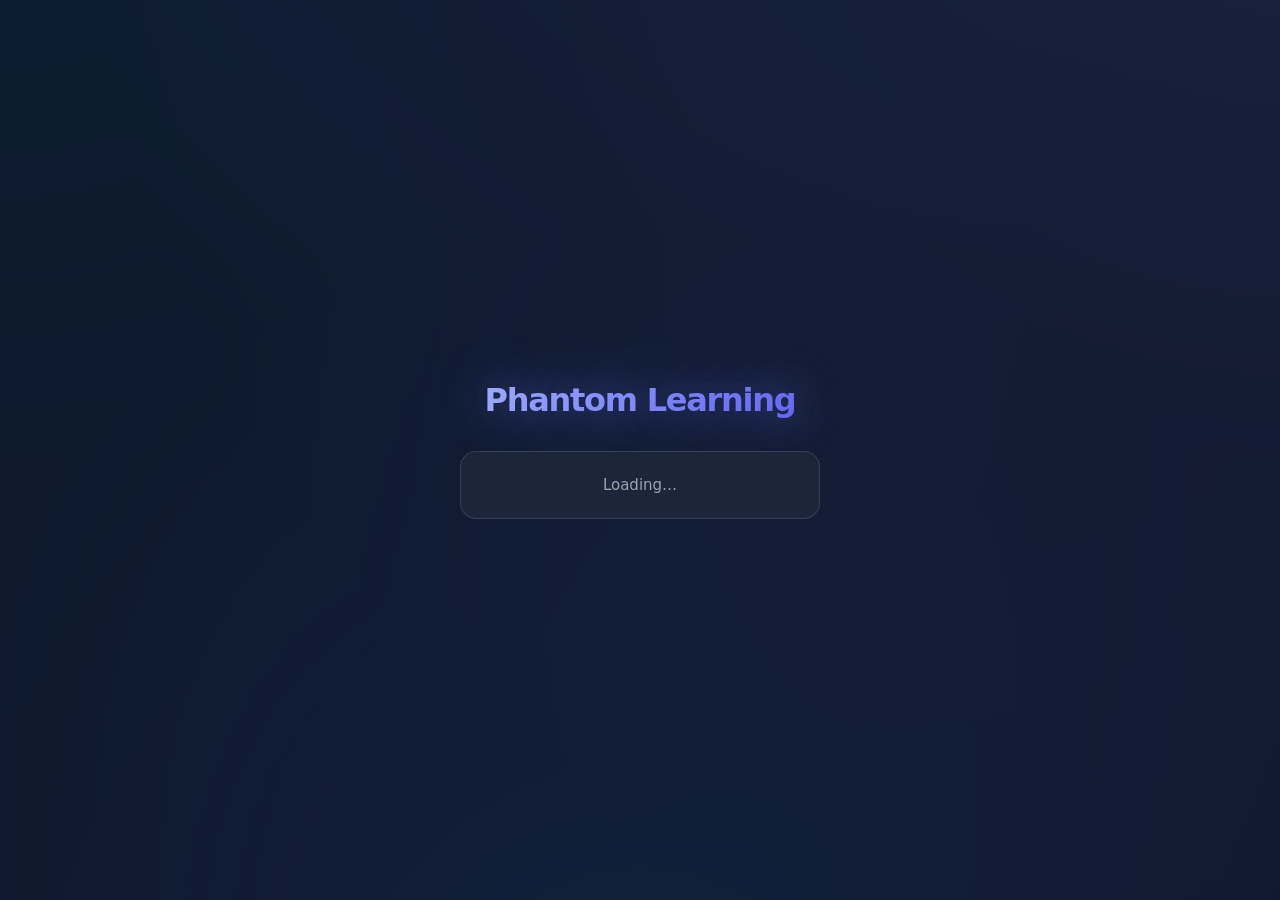
==== commit 866fd0d3: "Add files via upload" ====
--- a/index.html
+++ b/index.html
@@ -3,99 +3,54 @@
   <head>
     <meta charset="UTF-8" />
     <meta name="viewport" content="width=device-width, initial-scale=1.0" />
-    <script src="https://accounts.google.com/gsi/client" async defer></script>
-    <script>
-      (function() {
-        var path = location.pathname.replace(/\/[^/]*$/, '/') || '/';
-        document.write('<base href="' + location.origin + path + '">');
-      })();
-    </script>
     <title>Phantom Learning</title>
     <link rel="icon" href="data:image/svg+xml,<svg xmlns='http://www.w3.org/2000/svg' viewBox='0 0 32 32'><rect width='32' height='32' fill='%234f46e5' rx='6'/><text x='16' y='22' font-size='18' text-anchor='middle' fill='white' font-family='system-ui,sans-serif' font-weight='bold'>P</text></svg>" />
     <link rel="stylesheet" href="style.css" />
   </head>
-  <body>
-    <div id="loading-screen" class="loading-screen">
-      <div class="loading-screen-bg"></div>
-      <div class="loading-screen-center">
-        <div class="google-login-phase" id="google-login-phase" hidden>
-          <div class="google-login-card">
-            <p class="google-login-title">Sign in with Google</p>
-            <button type="button" id="google-login-btn" class="google-login-btn">
-              <span class="google-login-icon"></span>
-              <span class="google-login-label">Continue with Google</span>
-            </button>
-          </div>
+  <body class="signin-page">
+    <div class="bg-gradient"></div>
+    <div class="signin-wrap">
+      <h1 class="title title-phantom">Phantom Learning</h1>
+
+      <div id="loading" class="loading-state" role="status" aria-live="polite" style="display:block">
+        <div class="signin-loading-text">Loading…</div>
+      </div>
+
+      <div id="error" class="error-state" style="display:none;">
+        <div class="error-title">Oops!</div>
+        <div class="error-message">Something went wrong</div>
+        <div id="error-details" class="error-sub-message"></div>
+      </div>
+
+      <div id="app" class="signin-card" style="display:none">
+        <div id="logged-out" class="action-card">
+          <p class="action-text">Get started by signing in to your account</p>
+          <button id="login-btn" class="button login">Log in</button>
         </div>
-        <div class="loading-phase" id="loading-phase" hidden>
-          <div class="loading-spinner"></div>
-          <p class="loading-text">Loading</p>
-          <div class="loading-dots"><span></span><span></span><span></span></div>
-        </div>
-        <div class="connected-phase" id="connected-phase" hidden>
-          <span class="connected-text">Connected</span>
-          <div class="connected-line"></div>
+
+        <div id="logged-in" class="logged-in-section" style="display: none;">
+          <div class="logged-in-message">✅ Successfully authenticated!</div>
+          <h2 class="profile-section-title">Your Profile</h2>
+          <div id="profile" class="profile-card"></div>
+          <button id="logout-btn" class="button logout">Log out</button>
         </div>
       </div>
     </div>
-    <div class="bg-gradient"></div>
-    <main class="shell">
-      <header class="shell-header">
-        <div class="traffic-lights">
-          <span class="light red"></span>
-          <span class="light yellow"></span>
-          <span class="light green"></span>
-        </div>
-        <div class="shell-title" id="shell-title">Mini Browser</div>
-        <a href="learn.html" class="hide-btn" id="hide-btn" aria-label="Hide" title="Hide">Hide</a>
-      </header>
 
-      <section class="content content-games">
-        <h1 class="title title-phantom">Phantom Learning</h1>
-        <p class="tagline-intro">This is <span class="tagline-word" id="tagline-word" aria-live="polite">trustworthy</span></p>
-        <p class="subtitle">Click a game to open it in an about:blank window.</p>
-
-        <div id="email-connect" class="email-connect" hidden>
-          <span class="email-connected-email" id="email-display"></span>
-          <span class="email-connected-badge" id="connected-badge">
-            <span class="email-connected-label">connected</span>
-          </span>
-        </div>
-
-        <label for="game-search" class="search-label">Search games</label>
-        <input
-          type="search"
-          id="game-search"
-          class="game-search"
-          placeholder="Type to filter games…"
-          autocomplete="off"
-          aria-label="Search games"
-        />
-        <p id="game-count" class="game-count" aria-live="polite"></p>
-
-        <div class="games-grid">
-          <button
-            class="game-button"
-            data-game-id="dodge"
-          >
-            <span class="game-title">Square Dodge</span>
-            <span class="game-tagline">Move left &amp; right, avoid falling blocks.</span>
-          </button>
-
-          <button
-            class="game-button"
-            data-game-id="clicker"
-          >
-            <span class="game-title">Circle Clicker</span>
-            <span class="game-tagline">Click the target as many times as you can.</span>
-          </button>
-
-          </div>
-      </section>
-    </main>
-
-    <script src="ugs-games-list.js"></script>
-    <script src="script.js"></script>
+    <script>
+      (function () {
+        var base = window.location.pathname.replace(/\/[^/]*$/, "") || "/";
+        if (base !== "/" && base.charAt(base.length - 1) !== "/") base += "/";
+        window.AUTH0_CONFIG = {
+          domain: "dev-5xgwbdwfur1baw4x.us.auth0.com",
+          clientID: "IaVvwHcgfhHnoesP5pETuBl40XIm96Wj",
+          redirectUri: "https://cmd-afk.github.io/Phantom-Learning/redirect.html",
+          responseType: "token id_token",
+          scope: "openid profile email"
+        };
+      })();
+    </script>
+    <script defer src="https://cdn.auth0.com/js/auth0/9.22/auth0.min.js"></script>
+    <script defer src="auth0-app.js"></script>
   </body>
 </html>
-
--- a/style.css
+++ b/style.css
@@ -65,6 +65,24 @@
 }
 
 /* ——— Loading screen → Connected → Website ——— */
+body.loading-active:not(.loading-complete) .bg-gradient,
+body.loading-active:not(.loading-complete) main.shell,
+body.loading-active:not(.loading-complete) .policies-overlay,
+body.loading-active:not(.loading-complete) .daily-summary-overlay {
+  visibility: hidden;
+  opacity: 0;
+  pointer-events: none;
+}
+
+body.loading-complete .bg-gradient,
+body.loading-complete main.shell,
+body.loading-complete .policies-overlay,
+body.loading-complete .daily-summary-overlay {
+  visibility: visible;
+  opacity: 1;
+  transition: opacity 0.4s ease, visibility 0.4s ease;
+}
+
 .loading-screen {
   position: fixed;
   inset: 0;
@@ -74,18 +92,19 @@
   justify-content: center;
   opacity: 1;
   pointer-events: auto;
-  transition: opacity 0.6s ease, pointer-events 0s linear 0.6s;
+  transition: opacity 0.5s ease, pointer-events 0s linear 0.5s;
 }
 
 .loading-screen.loading-done {
   opacity: 0;
   pointer-events: none;
+  visibility: hidden;
 }
 
 .loading-screen-bg {
   position: absolute;
   inset: 0;
-  background: radial-gradient(ellipse at 50% 0%, #0f172a 0%, #020617 50%, #000 100%);
+  background: #0f172a;
 }
 
 .loading-screen-center {
@@ -111,18 +130,25 @@
   transition: opacity 0.5s ease;
 }
 
+#loading-screen .loading-phase[hidden],
+#loading-screen .connected-phase[hidden] {
+  display: none !important;
+  visibility: hidden !important;
+  pointer-events: none !important;
+}
+
 .loading-phase.loading-fade-out {
   opacity: 0;
   pointer-events: none;
 }
 
 .loading-spinner {
-  width: 48px;
-  height: 48px;
-  border: 3px solid rgba(99, 102, 241, 0.25);
+  width: 40px;
+  height: 40px;
+  border: 2px solid rgba(99, 102, 241, 0.2);
   border-top-color: #818cf8;
   border-radius: 50%;
-  animation: loading-spin 0.9s linear infinite;
+  animation: loading-spin 0.8s linear infinite;
 }
 
 @keyframes loading-spin {
@@ -165,36 +191,25 @@
 }
 
 .connected-phase.connected-visible {
-  animation: connected-phase-in 0.8s cubic-bezier(0.34, 1.56, 0.64, 1) forwards;
+  animation: connected-phase-in 0.5s ease-out forwards;
 }
 
 @keyframes connected-phase-in {
-  0% {
+  from {
     opacity: 0;
-    transform: translate(-50%, -50%) scale(0.9);
+    transform: translate(-50%, -50%) scale(0.98);
   }
-  60% {
-    opacity: 1;
-    transform: translate(-50%, -50%) scale(1.02);
-  }
-  100% {
+  to {
     opacity: 1;
     transform: translate(-50%, -50%) scale(1);
   }
 }
 
 .connected-text {
-  font-size: 28px;
-  font-weight: 800;
-  letter-spacing: 0.2em;
-  text-transform: uppercase;
-  background: linear-gradient(135deg, #a5b4fc 0%, #818cf8 40%, #22c55e 100%);
-  background-size: 200% auto;
-  -webkit-background-clip: text;
-  -webkit-text-fill-color: transparent;
-  background-clip: text;
-  filter: drop-shadow(0 0 30px rgba(34, 197, 94, 0.4)) drop-shadow(0 0 60px rgba(99, 102, 241, 0.2));
-  animation: connected-shimmer 2s ease-in-out infinite;
+  font-size: 1.5rem;
+  font-weight: 700;
+  letter-spacing: 0.08em;
+  color: #a5b4fc;
 }
 
 @keyframes connected-shimmer {
@@ -215,6 +230,244 @@
 
 @keyframes connected-line {
   to { transform: scaleX(1); }
+}
+
+/* ——— Daily AI Summary popup ——— */
+.daily-summary-overlay {
+  position: fixed;
+  inset: 0;
+  z-index: 9000;
+  display: flex;
+  align-items: center;
+  justify-content: center;
+  padding: 1rem;
+  opacity: 0;
+  visibility: hidden;
+  pointer-events: none;
+  transition: opacity 0.35s ease, visibility 0.35s ease, pointer-events 0s 0.35s;
+}
+
+.daily-summary-overlay.is-open {
+  opacity: 1;
+  visibility: visible;
+  pointer-events: auto;
+  transition: opacity 0.35s ease, visibility 0.35s ease;
+}
+
+.daily-summary-backdrop {
+  position: absolute;
+  inset: 0;
+  background: rgba(2, 6, 23, 0.75);
+  backdrop-filter: blur(8px);
+}
+
+.daily-summary-modal {
+  position: relative;
+  width: 100%;
+  max-width: 420px;
+  max-height: 85vh;
+  overflow: auto;
+  background: linear-gradient(165deg, rgba(30, 41, 59, 0.98) 0%, rgba(15, 23, 42, 0.99) 100%);
+  border: 1px solid var(--border-subtle);
+  border-radius: var(--radius-lg);
+  box-shadow: var(--shadow-strong), 0 0 0 1px rgba(148, 163, 184, 0.08);
+  color: var(--text);
+  animation: daily-summary-in 0.4s cubic-bezier(0.34, 1.2, 0.64, 1) forwards;
+}
+
+@keyframes daily-summary-in {
+  from {
+    opacity: 0;
+    transform: scale(0.92) translateY(12px);
+  }
+  to {
+    opacity: 1;
+    transform: scale(1) translateY(0);
+  }
+}
+
+.daily-summary-header {
+  display: flex;
+  align-items: center;
+  justify-content: space-between;
+  gap: 1rem;
+  padding: 1.25rem 1.5rem;
+  border-bottom: 1px solid var(--border-subtle);
+}
+
+.daily-summary-title {
+  margin: 0;
+  font-size: 1.35rem;
+  font-weight: 700;
+  letter-spacing: 0.02em;
+  background: linear-gradient(135deg, #a5b4fc 0%, #818cf8 100%);
+  -webkit-background-clip: text;
+  -webkit-text-fill-color: transparent;
+  background-clip: text;
+}
+
+.daily-summary-close {
+  width: 36px;
+  height: 36px;
+  padding: 0;
+  border: none;
+  border-radius: 10px;
+  background: rgba(148, 163, 184, 0.2);
+  color: var(--text);
+  font-size: 1.5rem;
+  line-height: 1;
+  cursor: pointer;
+  transition: background 0.2s ease, color 0.2s ease;
+}
+
+.daily-summary-close:hover {
+  background: rgba(148, 163, 184, 0.35);
+  color: #fff;
+}
+
+.daily-summary-body {
+  padding: 1.25rem 1.5rem 1.5rem;
+}
+
+.daily-summary-date {
+  margin: 0 0 1rem;
+  font-size: 0.875rem;
+  color: var(--muted);
+}
+
+.daily-summary-content {
+  font-size: 0.95rem;
+  line-height: 1.65;
+  color: var(--text);
+}
+
+.daily-summary-content ul {
+  margin: 0.5rem 0 1rem;
+  padding-left: 1.35rem;
+}
+
+.daily-summary-content li {
+  margin-bottom: 0.4rem;
+}
+
+.daily-summary-content strong {
+  color: #e5e7eb;
+}
+
+.daily-summary-footer {
+  margin: 1rem 0 0;
+  font-size: 0.875rem;
+  color: var(--muted);
+}
+
+/* ——— Policies popup ——— */
+.policies-overlay {
+  position: fixed;
+  inset: 0;
+  z-index: 99999;
+  display: flex;
+  align-items: center;
+  justify-content: center;
+  padding: 1rem;
+  opacity: 0;
+  visibility: hidden;
+  pointer-events: none;
+  transition: opacity 0.35s ease, visibility 0.35s ease;
+}
+
+.policies-overlay.is-open {
+  opacity: 1;
+  visibility: visible;
+  pointer-events: auto;
+  transition: opacity 0.35s ease, visibility 0.35s ease;
+}
+
+.policies-overlay.is-open .policies-backdrop,
+.policies-overlay.is-open .policies-modal {
+  pointer-events: auto;
+}
+
+.policies-backdrop {
+  position: absolute;
+  inset: 0;
+  background: rgba(2, 6, 23, 0.78);
+  backdrop-filter: blur(8px);
+  cursor: default;
+}
+
+.policies-modal {
+  position: relative;
+  z-index: 1;
+  width: 100%;
+  max-width: 400px;
+  padding: 1.75rem 1.5rem;
+  background: linear-gradient(165deg, rgba(30, 41, 59, 0.98) 0%, rgba(15, 23, 42, 0.99) 100%);
+  border: 1px solid var(--border-subtle);
+  border-radius: var(--radius-lg);
+  box-shadow: var(--shadow-strong), 0 0 0 1px rgba(148, 163, 184, 0.08);
+  color: var(--text);
+  animation: daily-summary-in 0.4s cubic-bezier(0.34, 1.2, 0.64, 1) forwards;
+  cursor: default;
+}
+
+.policies-modal .policies-btn {
+  pointer-events: auto;
+  position: relative;
+  z-index: 2;
+}
+
+.policies-title {
+  margin: 0 0 1rem;
+  font-size: 1.35rem;
+  font-weight: 700;
+  letter-spacing: 0.02em;
+  color: #f7fafc;
+}
+
+.policies-text {
+  margin: 0 0 1.5rem;
+  font-size: 0.95rem;
+  line-height: 1.6;
+  color: var(--muted);
+}
+
+.policies-actions {
+  display: flex;
+  flex-wrap: wrap;
+  gap: 0.75rem;
+  justify-content: flex-end;
+}
+
+.policies-btn {
+  padding: 0.6rem 1.25rem;
+  font-size: 0.95rem;
+  font-weight: 600;
+  border-radius: 10px;
+  border: none;
+  cursor: pointer;
+  text-decoration: none;
+  transition: background 0.2s ease, color 0.2s ease, transform 0.2s ease;
+}
+
+.policies-btn-view {
+  background: rgba(99, 102, 241, 0.25);
+  color: #a5b4fc;
+  border: 1px solid rgba(129, 140, 248, 0.4);
+}
+
+.policies-btn-view:hover {
+  background: rgba(99, 102, 241, 0.4);
+  color: #c7d2fe;
+}
+
+.policies-btn-continue {
+  background: linear-gradient(135deg, #6366f1 0%, #4f46e5 100%);
+  color: #fff;
+}
+
+.policies-btn-continue:hover {
+  background: linear-gradient(135deg, #818cf8 0%, #6366f1 100%);
+  transform: scale(1.02);
 }
 
 html,
@@ -354,6 +607,35 @@
   letter-spacing: 0.08em;
   text-transform: uppercase;
   color: rgba(148, 163, 184, 0.95);
+}
+
+.signed-in-bar {
+  display: flex;
+  align-items: center;
+  gap: 10px;
+  font-size: 12px;
+  color: var(--muted);
+}
+
+.signed-in-email {
+  max-width: 180px;
+  overflow: hidden;
+  text-overflow: ellipsis;
+  white-space: nowrap;
+}
+
+.sign-out-link {
+  font-size: 12px;
+  color: #94a3b8;
+  text-decoration: none;
+  padding: 4px 8px;
+  border-radius: 6px;
+  transition: color 0.2s, background 0.2s;
+}
+
+.sign-out-link:hover {
+  color: #e2e8f0;
+  background: rgba(51, 65, 85, 0.5);
 }
 
 .hide-btn {
@@ -663,3 +945,135 @@
   }
 }
 
+/* ——— Sign-in page (index) — minimal, fast ——— */
+body.signin-page {
+  display: flex;
+  flex-direction: column;
+  align-items: center;
+  justify-content: center;
+  min-height: 100vh;
+  padding: 1.5rem;
+  background: #0f172a;
+}
+
+body.signin-page .bg-gradient {
+  opacity: 0.4;
+}
+
+.signin-page .signin-wrap {
+  width: 100%;
+  max-width: 360px;
+  text-align: center;
+}
+
+.signin-page .title-phantom {
+  margin: 0 0 2rem;
+  font-size: clamp(1.75rem, 4vw, 2rem);
+}
+
+.signin-page .signin-card {
+  background: rgba(30, 41, 59, 0.95);
+  border: 1px solid rgba(148, 163, 184, 0.2);
+  border-radius: 16px;
+  padding: 2rem 1.5rem;
+  color: var(--text);
+}
+
+.signin-page .signin-card .action-text {
+  margin: 0 0 1.5rem;
+  font-size: 0.9375rem;
+  color: var(--muted);
+  line-height: 1.5;
+}
+
+.signin-page .signin-card .button.login {
+  display: inline-block;
+  padding: 0.75rem 1.5rem;
+  font-size: 0.9375rem;
+  font-weight: 600;
+  border-radius: 10px;
+  border: none;
+  cursor: pointer;
+  background: #4f46e5;
+  color: #fff;
+  transition: background 0.2s ease;
+}
+
+.signin-page .signin-card .button.login:hover {
+  background: #6366f1;
+}
+
+.signin-page .signin-card .button.logout {
+  margin-top: 1rem;
+  padding: 0.5rem 1rem;
+  font-size: 0.875rem;
+  background: transparent;
+  color: var(--muted);
+  border: 1px solid rgba(148, 163, 184, 0.3);
+  border-radius: 8px;
+  cursor: pointer;
+}
+
+.signin-page .signin-loading-text {
+  font-size: 0.9375rem;
+  color: var(--muted);
+}
+
+.signin-page #loading.loading-state,
+.signin-page #error.error-state {
+  background: rgba(30, 41, 59, 0.9);
+  border: 1px solid rgba(148, 163, 184, 0.2);
+  border-radius: 16px;
+  padding: 1.5rem;
+  color: var(--text);
+}
+
+.signin-page #error.error-state {
+  background: rgba(185, 28, 28, 0.15);
+  border-color: rgba(239, 68, 68, 0.3);
+}
+
+.signin-page .logged-in-section {
+  display: flex;
+  flex-direction: column;
+  align-items: center;
+  gap: 0.75rem;
+  text-align: center;
+}
+
+.signin-page .logged-in-message {
+  font-size: 0.9375rem;
+  color: #34d399;
+  font-weight: 500;
+}
+
+.signin-page .profile-section-title {
+  font-size: 1.125rem;
+  margin: 0 0 0.5rem;
+  color: var(--text);
+}
+
+.signin-page .profile-card {
+  padding: 0.5rem 0;
+}
+
+.signin-page .profile-card .profile-picture {
+  width: 64px;
+  height: 64px;
+  border-radius: 50%;
+  object-fit: cover;
+  border: 2px solid rgba(99, 102, 241, 0.5);
+}
+
+.signin-page .profile-card .profile-name {
+  font-size: 1rem;
+  font-weight: 600;
+  color: var(--text);
+  margin-bottom: 0.25rem;
+}
+
+.signin-page .profile-card .profile-email {
+  font-size: 0.875rem;
+  color: var(--muted);
+}
+
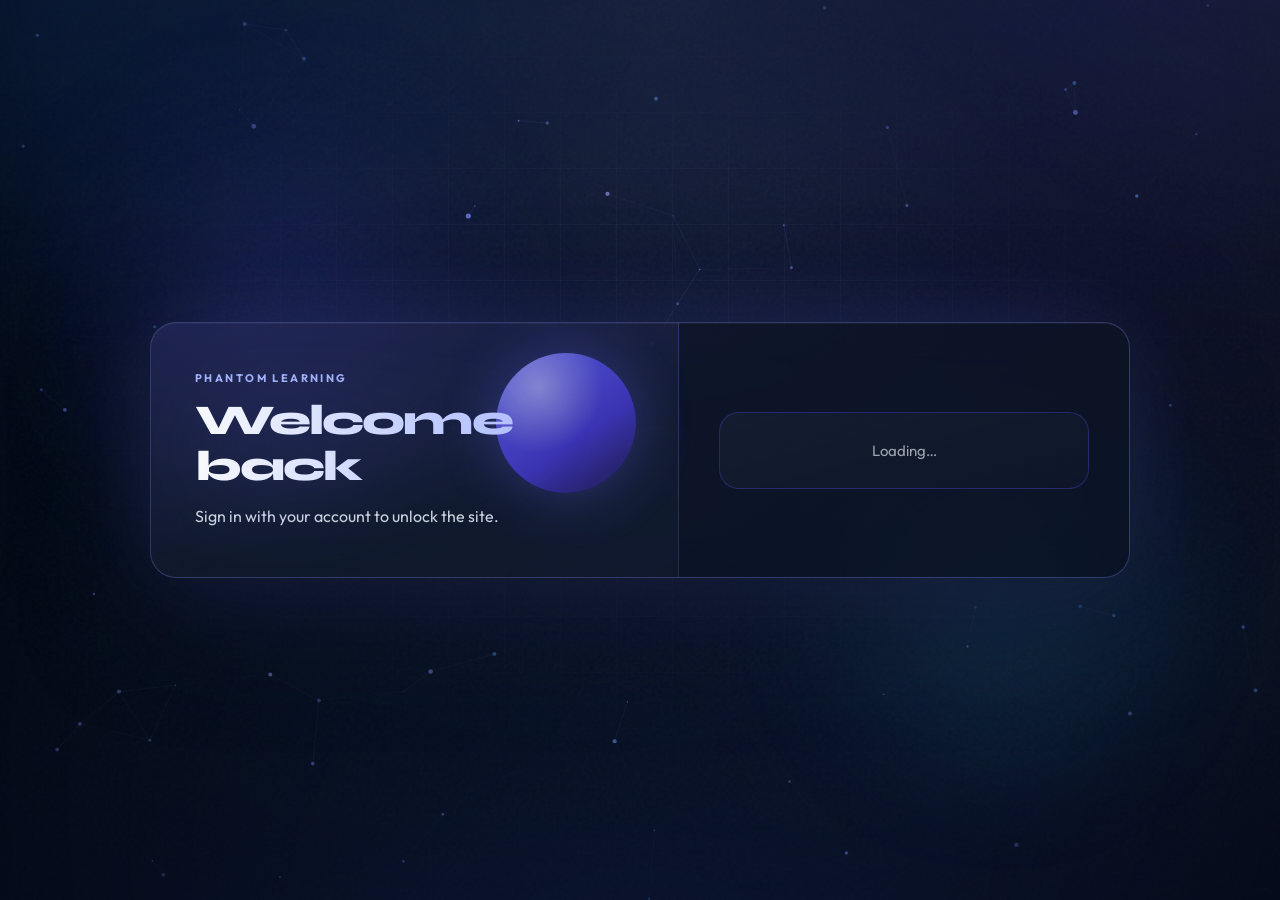
==== commit 507bf81e: "Add files via upload" ====
--- a/index.html
+++ b/index.html
@@ -8,31 +8,54 @@
     <link rel="stylesheet" href="style.css" />
   </head>
   <body class="signin-page">
+    <div class="fx-stage" aria-hidden="true">
+      <canvas id="fx-canvas" class="fx-canvas"></canvas>
+      <div class="fx-beam"></div>
+      <div class="fx-aurora"></div>
+      <div class="fx-grid"></div>
+      <div class="fx-vignette"></div>
+      <div class="fx-noise"></div>
+    </div>
     <div class="bg-gradient"></div>
-    <div class="signin-wrap">
-      <h1 class="title title-phantom">Phantom Learning</h1>
 
-      <div id="loading" class="loading-state" role="status" aria-live="polite" style="display:block">
-        <div class="signin-loading-text">Loading…</div>
-      </div>
+    <div class="signin-canvas">
+      <div class="signin-glow signin-glow-a" aria-hidden="true"></div>
+      <div class="signin-glow signin-glow-b" aria-hidden="true"></div>
+      <div class="signin-layout">
+        <div class="signin-hero">
+          <div class="signin-hero-orb" aria-hidden="true"></div>
+          <div class="signin-hero-copy">
+            <p class="signin-kicker">Phantom Learning</p>
+            <h1 class="title title-phantom signin-title">Welcome back</h1>
+            <p class="signin-brand-tagline">Sign in with your account to unlock the site.</p>
+          </div>
+        </div>
+        <div class="signin-panel">
+          <div class="signin-panel-inner">
+            <div id="loading" class="loading-state" role="status" aria-live="polite" style="display:block">
+              <div class="signin-loading-text">Loading…</div>
+            </div>
 
-      <div id="error" class="error-state" style="display:none;">
-        <div class="error-title">Oops!</div>
-        <div class="error-message">Something went wrong</div>
-        <div id="error-details" class="error-sub-message"></div>
-      </div>
+            <div id="error" class="error-state" style="display:none;">
+              <div class="error-title">Oops!</div>
+              <div class="error-message">Something went wrong</div>
+              <div id="error-details" class="error-sub-message"></div>
+            </div>
 
-      <div id="app" class="signin-card" style="display:none">
-        <div id="logged-out" class="action-card">
-          <p class="action-text">Get started by signing in to your account</p>
-          <button id="login-btn" class="button login">Log in</button>
-        </div>
+            <div id="app" class="signin-card" style="display:none">
+              <div id="logged-out" class="action-card">
+                <p class="action-text">Sign in to unlock the site.</p>
+                <button id="login-btn" class="button login">Log in</button>
+              </div>
 
-        <div id="logged-in" class="logged-in-section" style="display: none;">
-          <div class="logged-in-message">✅ Successfully authenticated!</div>
-          <h2 class="profile-section-title">Your Profile</h2>
-          <div id="profile" class="profile-card"></div>
-          <button id="logout-btn" class="button logout">Log out</button>
+              <div id="logged-in" class="logged-in-section" style="display: none;">
+                <div class="logged-in-message">✅ Successfully authenticated!</div>
+                <h2 class="profile-section-title">Your Profile</h2>
+                <div id="profile" class="profile-card"></div>
+                <button id="logout-btn" class="button logout">Log out</button>
+              </div>
+            </div>
+          </div>
         </div>
       </div>
     </div>
@@ -51,6 +74,7 @@
       })();
     </script>
     <script defer src="https://cdn.auth0.com/js/auth0/9.22/auth0.min.js"></script>
+    <script defer src="site-fx.js"></script>
     <script defer src="auth0-app.js"></script>
   </body>
 </html>
--- a/style.css
+++ b/style.css
@@ -1,3 +1,6 @@
+@import url("https://fonts.googleapis.com/css2?family=Outfit:wght@400;500;600;700&family=Syne:wght@500;600;700;800&display=swap");
+@import url("site-fx.css");
+
 :root {
   --bg: #050816;
   --accent: #4f46e5;
@@ -31,12 +34,27 @@
 }
 
 body.theme-light .bg-gradient { opacity: 1; }
-body.theme-light .shell-header,
+body.theme-light .app-topbar,
 body.theme-light .game-button { color: var(--text); }
-body.theme-light .game-button { background: linear-gradient(135deg, rgba(255,255,255,0.9), rgba(241,245,249,0.95)); border-color: rgba(148, 163, 184, 0.5); }
+body.theme-light .game-button { background: linear-gradient(135deg, rgba(255,255,255,0.95), rgba(241,245,249,0.98)); border-color: rgba(148, 163, 184, 0.45); }
 body.theme-light .game-button:hover { border-color: var(--accent); }
-body.theme-light .title-phantom { filter: drop-shadow(0 0 20px rgba(99, 102, 241, 0.25)); }
+body.theme-light .title-phantom {
+  background: linear-gradient(92deg, #0f172a 0%, #312e81 40%, #4f46e5 78%, #6366f1 100%);
+  background-size: 130% auto;
+  -webkit-background-clip: text;
+  -webkit-text-fill-color: transparent;
+  background-clip: text;
+  filter: drop-shadow(0 0 28px rgba(99, 102, 241, 0.18));
+}
 body.theme-light .tagline-word { filter: drop-shadow(0 0 8px rgba(99, 102, 241, 0.3)); }
+
+body.theme-light .learn-topbar-title {
+  background: linear-gradient(92deg, #0f172a 0%, #312e81 38%, #4f46e5 100%);
+  -webkit-background-clip: text;
+  -webkit-text-fill-color: transparent;
+  background-clip: text;
+  filter: drop-shadow(0 0 20px rgba(99, 102, 241, 0.15));
+}
 
 /* Theme: Blue */
 body.theme-blue {
@@ -92,19 +110,82 @@
   justify-content: center;
   opacity: 1;
   pointer-events: auto;
-  transition: opacity 0.5s ease, pointer-events 0s linear 0.5s;
+  transition: opacity 0.55s ease, pointer-events 0s linear 0.55s;
+}
+
+.loading-screen-v2 .loading-screen-bg {
+  background:
+    radial-gradient(ellipse 80% 60% at 50% -10%, rgba(99, 102, 241, 0.35) 0%, transparent 55%),
+    radial-gradient(ellipse 70% 50% at 100% 80%, rgba(56, 189, 248, 0.12) 0%, transparent 50%),
+    linear-gradient(180deg, #020617 0%, #0f172a 45%, #020617 100%);
 }
 
 .loading-screen.loading-done {
   opacity: 0;
   pointer-events: none;
   visibility: hidden;
+  transition: opacity 0.55s ease, pointer-events 0s linear 0s, visibility 0s linear 0.55s;
 }
 
 .loading-screen-bg {
   position: absolute;
   inset: 0;
-  background: #0f172a;
+  background: #020617;
+}
+
+.loading-screen-glow {
+  position: absolute;
+  pointer-events: none;
+  border-radius: 50%;
+  filter: blur(72px);
+  opacity: 0.55;
+}
+
+.loading-screen-glow-a {
+  width: min(100vw, 520px);
+  height: min(100vw, 520px);
+  top: -15%;
+  left: 50%;
+  transform: translate(-50%, 0);
+  background: rgba(99, 102, 241, 0.45);
+  animation: loading-glow-drift-a 8s ease-in-out infinite;
+}
+
+.loading-screen-glow-b {
+  width: min(90vw, 380px);
+  height: min(90vw, 380px);
+  bottom: -20%;
+  right: -10%;
+  background: rgba(34, 211, 238, 0.2);
+  animation: loading-glow-drift-b 11s ease-in-out infinite;
+}
+
+@keyframes loading-glow-drift-a {
+  0%,
+  100% {
+    transform: translate(-50%, 0) scale(1);
+  }
+  50% {
+    transform: translate(-50%, 4%) scale(1.06);
+  }
+}
+
+@keyframes loading-glow-drift-b {
+  0%,
+  100% {
+    transform: translate(0, 0) scale(1);
+  }
+  50% {
+    transform: translate(-3%, 2%) scale(1.05);
+  }
+}
+
+.loading-screen-noise {
+  position: absolute;
+  inset: 0;
+  opacity: 0.04;
+  background-image: url("data:image/svg+xml,%3Csvg viewBox='0 0 256 256' xmlns='http://www.w3.org/2000/svg'%3E%3Cfilter id='n'%3E%3CfeTurbulence type='fractalNoise' baseFrequency='0.9' numOctaves='4' stitchTiles='stitch'/%3E%3C/filter%3E%3Crect width='100%25' height='100%25' filter='url(%23n)'/%3E%3C/svg%3E");
+  pointer-events: none;
 }
 
 .loading-screen-center {
@@ -114,7 +195,8 @@
   align-items: center;
   justify-content: center;
   min-height: 120px;
-  min-width: 160px;
+  min-width: 260px;
+  padding: 2rem;
 }
 
 .loading-phase,
@@ -126,8 +208,9 @@
   display: flex;
   flex-direction: column;
   align-items: center;
-  gap: 20px;
+  gap: 0.6rem;
   transition: opacity 0.5s ease;
+  width: min(100%, 380px);
 }
 
 #loading-screen .loading-phase[hidden],
@@ -142,52 +225,168 @@
   pointer-events: none;
 }
 
-.loading-spinner {
-  width: 40px;
-  height: 40px;
-  border: 2px solid rgba(99, 102, 241, 0.2);
-  border-top-color: #818cf8;
+.loading-orbit {
+  position: relative;
+  width: 88px;
+  height: 88px;
+  margin-bottom: 0.35rem;
+}
+
+.loading-orbit-core {
+  position: absolute;
+  inset: 28%;
   border-radius: 50%;
-  animation: loading-spin 0.8s linear infinite;
+  background: linear-gradient(145deg, #e0e7ff, #6366f1 55%, #312e81);
+  box-shadow:
+    0 0 32px rgba(99, 102, 241, 0.8),
+    inset 0 1px 0 rgba(255, 255, 255, 0.35);
+  animation: loading-core-pulse 1.8s ease-in-out infinite;
+}
+
+@keyframes loading-core-pulse {
+  0%,
+  100% {
+    transform: scale(1);
+    opacity: 1;
+  }
+  50% {
+    transform: scale(0.92);
+    opacity: 0.85;
+  }
+}
+
+.loading-orbit-ring {
+  position: absolute;
+  inset: 0;
+  border-radius: 50%;
+  border: 1px solid transparent;
+  border-top-color: rgba(165, 180, 252, 0.85);
+  border-right-color: rgba(99, 102, 241, 0.25);
+}
+
+.loading-orbit-ring-1 {
+  animation: loading-spin 1.35s linear infinite;
+}
+
+.loading-orbit-ring-2 {
+  inset: 6px;
+  border-top-color: rgba(56, 189, 248, 0.55);
+  border-right-color: transparent;
+  animation: loading-spin 2.1s linear infinite reverse;
 }
 
 @keyframes loading-spin {
-  to { transform: rotate(360deg); }
-}
-
-.loading-text {
+  to {
+    transform: rotate(360deg);
+  }
+}
+
+.loading-kicker {
   margin: 0;
-  font-size: 14px;
-  font-weight: 600;
-  letter-spacing: 0.12em;
+  font-family: "Syne", system-ui, sans-serif;
+  font-size: 11px;
+  font-weight: 700;
+  letter-spacing: 0.35em;
   text-transform: uppercase;
-  color: #94a3b8;
-}
-
-.loading-dots {
-  display: flex;
-  gap: 6px;
-}
-
-.loading-dots span {
-  width: 6px;
-  height: 6px;
-  border-radius: 50%;
-  background: #6366f1;
-  animation: loading-dot 1.2s ease-in-out infinite both;
-}
-
-.loading-dots span:nth-child(2) { animation-delay: 0.15s; }
-.loading-dots span:nth-child(3) { animation-delay: 0.3s; }
-
-@keyframes loading-dot {
-  0%, 80%, 100% { transform: scale(0.6); opacity: 0.5; }
-  40% { transform: scale(1); opacity: 1; }
+  color: rgba(165, 180, 252, 0.9);
+}
+
+.loading-headline,
+.updating-loading-headline {
+  margin: 0;
+  font-family: "Syne", system-ui, sans-serif;
+  font-size: clamp(1.15rem, 3.5vw, 1.45rem);
+  font-weight: 700;
+  letter-spacing: -0.02em;
+  text-align: center;
+  line-height: 1.25;
+  background: linear-gradient(92deg, #f1f5f9 0%, #c7d2fe 45%, #93c5fd 100%);
+  -webkit-background-clip: text;
+  -webkit-text-fill-color: transparent;
+  background-clip: text;
+}
+
+.loading-progress-track {
+  width: 100%;
+  max-width: 280px;
+  height: 5px;
+  margin-top: 0.35rem;
+  border-radius: 999px;
+  background: rgba(15, 23, 42, 0.85);
+  border: 1px solid rgba(99, 102, 241, 0.25);
+  overflow: hidden;
+  box-shadow: inset 0 1px 3px rgba(0, 0, 0, 0.45);
+}
+
+.loading-progress-fill {
+  height: 100%;
+  width: 0%;
+  border-radius: inherit;
+  background: linear-gradient(90deg, #4338ca, #818cf8 40%, #22d3ee);
+  box-shadow: 0 0 24px rgba(129, 140, 248, 0.55);
+  animation: loading-bar-fill 2.15s cubic-bezier(0.33, 0.85, 0.2, 1) forwards;
+}
+
+@keyframes loading-bar-fill {
+  from {
+    width: 3%;
+  }
+  to {
+    width: 100%;
+  }
+}
+
+.loading-footnote {
+  margin: 0;
+  font-size: 11px;
+  font-weight: 500;
+  letter-spacing: 0.14em;
+  text-transform: uppercase;
+  color: rgba(148, 163, 184, 0.75);
+  text-align: center;
+}
+
+.loading-subtext {
+  margin: 0;
+  font-size: 0.875rem;
+  letter-spacing: 0.04em;
+  text-transform: none;
+  color: rgba(203, 213, 225, 0.85);
+  line-height: 1.45;
+}
+
+@media (prefers-reduced-motion: reduce) {
+  .loading-orbit-ring-1,
+  .loading-orbit-ring-2 {
+    animation: none;
+  }
+  .loading-orbit-ring-1 {
+    transform: rotate(120deg);
+  }
+  .loading-orbit-ring-2 {
+    transform: rotate(-140deg);
+  }
+  .loading-progress-fill {
+    animation: none;
+    width: 100%;
+  }
+  .loading-screen-glow-a,
+  .loading-screen-glow-b {
+    animation: none;
+  }
+
+  .loading-screen-glow-a {
+    transform: translate(-50%, 0);
+  }
+  .loading-orbit-core {
+    animation: none;
+  }
 }
 
 .connected-phase {
   opacity: 0;
   transform: translate(-50%, -50%) scale(0.95);
+  gap: 1rem;
 }
 
 .connected-phase.connected-visible {
@@ -205,31 +404,75 @@
   }
 }
 
+.connected-check {
+  width: 56px;
+  height: 56px;
+  color: #4ade80;
+  filter: drop-shadow(0 0 16px rgba(74, 222, 128, 0.5));
+}
+
+.connected-check-svg {
+  width: 100%;
+  height: 100%;
+  display: block;
+}
+
+.connected-check-ring {
+  opacity: 0.35;
+  animation: connected-ring-in 0.45s ease-out forwards;
+}
+
+.connected-check-mark {
+  stroke-dasharray: 40;
+  stroke-dashoffset: 40;
+  animation: connected-draw-check 0.5s 0.15s ease-out forwards;
+}
+
+@keyframes connected-ring-in {
+  from {
+    opacity: 0;
+    transform: scale(0.85);
+  }
+  to {
+    opacity: 0.35;
+    transform: scale(1);
+  }
+}
+
+@keyframes connected-draw-check {
+  to {
+    stroke-dashoffset: 0;
+  }
+}
+
 .connected-text {
-  font-size: 1.5rem;
+  font-family: "Syne", system-ui, sans-serif;
+  font-size: 1.55rem;
   font-weight: 700;
-  letter-spacing: 0.08em;
-  color: #a5b4fc;
-}
-
-@keyframes connected-shimmer {
-  0%, 100% { background-position: 0% center; }
-  50% { background-position: 100% center; }
+  letter-spacing: -0.03em;
+  line-height: 1.3;
+  padding-block: 0.08em;
+  background: linear-gradient(92deg, #86efac 0%, #a5b4fc 60%, #c4b5fd 100%);
+  -webkit-background-clip: text;
+  -webkit-text-fill-color: transparent;
+  background-clip: text;
 }
 
 .connected-line {
-  width: 60px;
+  width: 72px;
   height: 3px;
-  border-radius: 2px;
-  background: linear-gradient(90deg, transparent, #22c55e, transparent);
-  box-shadow: 0 0 12px rgba(34, 197, 94, 0.6);
-  animation: connected-line 1s 0.3s ease-out forwards;
+  border-radius: 999px;
+  background: linear-gradient(90deg, transparent, #22c55e, #4ade80, transparent);
+  box-shadow: 0 0 16px rgba(74, 222, 128, 0.55);
+  animation: connected-line 1s 0.35s ease-out forwards;
   transform: scaleX(0);
   transform-origin: center;
 }
 
 @keyframes connected-line {
-  to { transform: scaleX(1); }
+  to {
+    transform: scaleX(1);
+  }
 }
 
 /* ——— Daily AI Summary popup ——— */
@@ -267,10 +510,10 @@
   max-width: 420px;
   max-height: 85vh;
   overflow: auto;
-  background: linear-gradient(165deg, rgba(30, 41, 59, 0.98) 0%, rgba(15, 23, 42, 0.99) 100%);
-  border: 1px solid var(--border-subtle);
-  border-radius: var(--radius-lg);
-  box-shadow: var(--shadow-strong), 0 0 0 1px rgba(148, 163, 184, 0.08);
+  background: linear-gradient(165deg, rgba(30, 41, 59, 0.95) 0%, rgba(15, 23, 42, 0.98) 100%);
+  border: 1px solid rgba(129, 140, 248, 0.28);
+  border-radius: 24px;
+  box-shadow: var(--shadow-strong), 0 0 60px -10px rgba(99, 102, 241, 0.4);
   color: var(--text);
   animation: daily-summary-in 0.4s cubic-bezier(0.34, 1.2, 0.64, 1) forwards;
 }
@@ -297,9 +540,12 @@
 
 .daily-summary-title {
   margin: 0;
+  font-family: "Syne", system-ui, sans-serif;
   font-size: 1.35rem;
   font-weight: 700;
   letter-spacing: 0.02em;
+  line-height: 1.25;
+  padding-block: 0.06em;
   background: linear-gradient(135deg, #a5b4fc 0%, #818cf8 100%);
   -webkit-background-clip: text;
   -webkit-text-fill-color: transparent;
@@ -307,12 +553,12 @@
 }
 
 .daily-summary-close {
-  width: 36px;
-  height: 36px;
+  width: 40px;
+  height: 40px;
   padding: 0;
-  border: none;
-  border-radius: 10px;
-  background: rgba(148, 163, 184, 0.2);
+  border: 1px solid rgba(129, 140, 248, 0.35);
+  border-radius: 12px;
+  background: rgba(99, 102, 241, 0.12);
   color: var(--text);
   font-size: 1.5rem;
   line-height: 1;
@@ -390,6 +636,7 @@
 .policies-backdrop {
   position: absolute;
   inset: 0;
+  z-index: 0;
   background: rgba(2, 6, 23, 0.78);
   backdrop-filter: blur(8px);
   cursor: default;
@@ -398,13 +645,14 @@
 .policies-modal {
   position: relative;
   z-index: 1;
+  pointer-events: auto;
   width: 100%;
   max-width: 400px;
   padding: 1.75rem 1.5rem;
-  background: linear-gradient(165deg, rgba(30, 41, 59, 0.98) 0%, rgba(15, 23, 42, 0.99) 100%);
-  border: 1px solid var(--border-subtle);
-  border-radius: var(--radius-lg);
-  box-shadow: var(--shadow-strong), 0 0 0 1px rgba(148, 163, 184, 0.08);
+  background: linear-gradient(165deg, rgba(30, 41, 59, 0.95) 0%, rgba(15, 23, 42, 0.98) 100%);
+  border: 1px solid rgba(129, 140, 248, 0.28);
+  border-radius: 24px;
+  box-shadow: var(--shadow-strong), 0 0 60px -10px rgba(99, 102, 241, 0.35);
   color: var(--text);
   animation: daily-summary-in 0.4s cubic-bezier(0.34, 1.2, 0.64, 1) forwards;
   cursor: default;
@@ -479,16 +727,19 @@
 }
 
 body {
-  font-family: system-ui, -apple-system, BlinkMacSystemFont, "SF Pro Text",
+  font-family: "Outfit", system-ui, -apple-system, BlinkMacSystemFont, "SF Pro Text",
     "Segoe UI", sans-serif;
+  font-synthesis: none;
+  text-rendering: optimizeLegibility;
   background: var(--body-bg);
+  background-attachment: fixed;
   color: var(--text);
   display: flex;
   align-items: center;
   justify-content: center;
   overflow-x: hidden;
   overflow-y: auto;
-  padding: 24px 0;
+  padding: 20px 0;
 }
 
 /* Scroll wheel — custom scrollbar */
@@ -533,88 +784,349 @@
   filter: blur(10px);
   opacity: 0.9;
   pointer-events: none;
-  z-index: -2;
-}
-
-main.shell {
-  width: min(900px, 100% - 48px);
-  backdrop-filter: blur(26px) saturate(140%);
-  background: linear-gradient(
-      135deg,
-      rgba(15, 23, 42, 0.95),
-      rgba(15, 23, 42, 0.78)
-    ),
-    radial-gradient(circle at 0% 0%, rgba(59, 130, 246, 0.12), transparent 55%),
-    radial-gradient(circle at 100% 100%, rgba(16, 185, 129, 0.12), transparent 55%);
-  border-radius: 28px;
-  border: 1px solid rgba(148, 163, 184, 0.55);
+  z-index: -4;
+  animation: bg-gradient-breathe 18s ease-in-out infinite alternate;
+}
+
+@keyframes bg-gradient-breathe {
+  0% { transform: scale(1) translate(0, 0); opacity: 0.92; }
+  100% { transform: scale(1.04) translate(-1%, 1%); opacity: 1; }
+}
+
+@media (prefers-reduced-motion: reduce) {
+  .bg-gradient {
+    animation: none;
+  }
+}
+
+.shell.app-shell {
+  position: relative;
+  display: grid;
+  grid-template-columns: clamp(220px, 26vw, 272px) minmax(0, 1fr);
+  gap: 0;
+  width: min(1240px, calc(100% - 32px));
+  height: calc(100vh - 40px);
+  max-height: calc(100vh - 40px);
+  min-height: 0;
+  align-self: center;
+  isolation: isolate;
+  background:
+    linear-gradient(140deg, rgba(30, 41, 59, 0.58) 0%, rgba(15, 23, 42, 0.72) 45%, rgba(15, 23, 42, 0.88) 100%);
+  backdrop-filter: blur(24px);
+  -webkit-backdrop-filter: blur(24px);
+  border: 1px solid rgba(129, 140, 248, 0.28);
+  border-radius: var(--radius-xl);
   box-shadow:
-    0 22px 60px rgba(15, 23, 42, 0.9),
-    0 0 0 1px rgba(15, 23, 42, 0.9);
+    var(--shadow-strong),
+    0 0 100px -24px rgba(99, 102, 241, 0.55),
+    inset 0 1px 0 rgba(255, 255, 255, 0.07);
   color: var(--text);
   overflow: hidden;
 }
 
-.shell-header {
+.shell.app-shell::before {
+  content: "";
+  position: absolute;
+  inset: 0;
+  border-radius: inherit;
+  pointer-events: none;
+  background:
+    radial-gradient(ellipse 90% 70% at 15% -10%, rgba(129, 140, 248, 0.16), transparent 52%),
+    radial-gradient(ellipse 70% 50% at 92% 100%, rgba(34, 211, 238, 0.09), transparent 48%);
+  z-index: 0;
+}
+
+.app-sidebar,
+.app-stage {
+  position: relative;
+  z-index: 1;
+}
+
+.app-sidebar {
+  display: flex;
+  flex-direction: column;
+  gap: 1.65rem;
+  padding: 1.65rem 1.25rem 2rem;
+  background: linear-gradient(180deg, rgba(49, 46, 129, 0.32) 0%, rgba(15, 23, 42, 0.2) 55%, transparent 100%);
+  border-right: 1px solid rgba(129, 140, 248, 0.14);
+  min-height: 0;
+  overflow-y: auto;
+}
+
+.sidebar-brand {
+  display: flex;
+  align-items: center;
+  gap: 0.7rem;
+  text-decoration: none;
+  color: inherit;
+}
+
+.sidebar-brand-mark {
+  width: 44px;
+  height: 44px;
+  display: inline-flex;
+  align-items: center;
+  justify-content: center;
+  font-family: "Syne", system-ui, sans-serif;
+  font-weight: 800;
+  font-size: 1.2rem;
+  color: #fff;
+  background: linear-gradient(145deg, #818cf8 0%, #6366f1 40%, #4338ca 100%);
+  border-radius: 15px;
+  box-shadow:
+    0 0 40px -6px rgba(99, 102, 241, 0.85),
+    inset 0 1px 0 rgba(255, 255, 255, 0.28);
+}
+
+.sidebar-brand-name {
+  font-family: "Syne", system-ui, sans-serif;
+  font-weight: 700;
+  font-size: 1.22rem;
+  letter-spacing: -0.03em;
+  color: #f8fafc;
+}
+
+.sidebar-brand-name-link {
+  text-decoration: none;
+  color: inherit;
+  font-family: "Syne", system-ui, sans-serif;
+  font-weight: 700;
+  font-size: 1.22rem;
+  letter-spacing: -0.03em;
+  color: #f8fafc;
+  align-self: center;
+}
+
+.sidebar-brand-name-link:hover {
+  color: #e0e7ff;
+}
+
+.sidebar-link-decoy {
+  opacity: 0.72;
+  cursor: default;
+}
+
+.sidebar-link-decoy:hover {
+  background: rgba(148, 163, 184, 0.06);
+  border-color: transparent;
+  color: #94a3b8;
+}
+
+.learn-sidebar .sidebar-brand-mark.learn-brand-secret {
+  cursor: pointer;
+  user-select: none;
+  transition: transform 0.2s ease, box-shadow 0.2s ease;
+}
+
+.learn-brand-secret.learn-secret-armed {
+  transform: scale(1.05);
+  box-shadow:
+    0 0 0 3px rgba(99, 102, 241, 0.35),
+    0 0 48px rgba(99, 102, 241, 0.4);
+}
+
+.learn-decoy-shell {
+  border-color: rgba(148, 163, 184, 0.22);
+  box-shadow:
+    0 24px 100px rgba(2, 6, 23, 0.85),
+    inset 0 1px 0 rgba(255, 255, 255, 0.05);
+}
+
+.learn-decoy-title {
+  margin: 0;
+  background: none !important;
+  -webkit-text-fill-color: #f1f5f9 !important;
+  color: #f1f5f9 !important;
+  filter: none !important;
+  font-family: "Outfit", system-ui, sans-serif !important;
+  font-size: 1.12rem !important;
+  font-weight: 700 !important;
+  letter-spacing: -0.02em !important;
+  line-height: 1.3 !important;
+  text-transform: none !important;
+}
+
+.learn-session-pill {
+  flex-shrink: 0;
+  font-size: 10px;
+  font-weight: 700;
+  letter-spacing: 0.14em;
+  text-transform: uppercase;
+  color: #94a3b8;
+  padding: 8px 12px;
+  border-radius: 999px;
+  border: 1px solid rgba(148, 163, 184, 0.28);
+  background: rgba(15, 23, 42, 0.35);
+}
+
+body.learn-portal-page .fx-stage .fx-beam {
+  opacity: 0.2;
+}
+
+body.learn-portal-page .fx-stage .fx-aurora {
+  opacity: 0.35;
+}
+
+.sidebar-nav {
+  display: flex;
+  flex-direction: column;
+  gap: 0.3rem;
+}
+
+.sidebar-nav-heading {
+  font-size: 0.65rem;
+  font-weight: 600;
+  letter-spacing: 0.2em;
+  text-transform: uppercase;
+  color: rgba(148, 163, 184, 0.88);
+  margin-bottom: 0.15rem;
+}
+
+.sidebar-link {
+  display: block;
+  padding: 0.68rem 0.9rem;
+  border-radius: 14px;
+  text-decoration: none;
+  font-weight: 600;
+  font-size: 0.92rem;
+  color: #cbd5e1;
+  border: 1px solid transparent;
+  transition: background 0.2s, border-color 0.2s, color 0.2s, transform 0.15s;
+}
+
+.sidebar-link:hover {
+  background: rgba(99, 102, 241, 0.14);
+  color: #f1f5f9;
+  border-color: rgba(129, 140, 248, 0.22);
+}
+
+.sidebar-link.is-current {
+  background: linear-gradient(125deg, rgba(99, 102, 241, 0.4), rgba(79, 70, 229, 0.12));
+  border-color: rgba(165, 180, 252, 0.4);
+  color: #fff;
+  box-shadow: 0 0 36px -10px rgba(99, 102, 241, 0.55);
+}
+
+.sidebar-blurb {
+  margin: 0;
+  padding-top: 1.2rem;
+  font-size: 0.8125rem;
+  line-height: 1.55;
+  color: var(--muted);
+  border-top: 1px solid rgba(148, 163, 184, 0.12);
+}
+
+.sidebar-blurb strong {
+  color: #c7d2fe;
+  font-weight: 600;
+}
+
+.app-stage {
+  display: flex;
+  flex-direction: column;
+  min-width: 0;
+  min-height: 0;
+  background: linear-gradient(180deg, rgba(2, 6, 23, 0.35) 0%, rgba(15, 23, 42, 0.08) 40%, transparent 100%);
+}
+
+.app-topbar {
+  flex-shrink: 0;
   display: flex;
   align-items: center;
   justify-content: space-between;
-  padding: 14px 18px 14px 18px;
-  border-bottom: 1px solid rgba(148, 163, 184, 0.42);
-  background: linear-gradient(
-    to bottom,
-    rgba(15, 23, 42, 0.97),
-    rgba(15, 23, 42, 0.92)
-  );
-}
-
-.traffic-lights {
-  display: flex;
+  gap: 16px;
+  padding: 14px 22px;
+  border-bottom: 1px solid rgba(129, 140, 248, 0.14);
+  background: linear-gradient(90deg, rgba(15, 23, 42, 0.55) 0%, rgba(15, 23, 42, 0.08) 100%);
+  backdrop-filter: blur(12px);
+  -webkit-backdrop-filter: blur(12px);
+}
+
+.topbar-pill {
+  display: inline-flex;
+  align-items: center;
   gap: 8px;
-}
-
-.light {
-  width: 12px;
-  height: 12px;
+  padding: 6px 14px 6px 10px;
   border-radius: 999px;
-  position: relative;
-  box-shadow: 0 0 0 1px rgba(15, 23, 42, 0.9);
-}
-
-.light::after {
-  content: "";
-  position: absolute;
-  inset: 2px;
-  border-radius: inherit;
-  background: radial-gradient(circle at 30% 30%, #ffffffaa, transparent 55%);
-  opacity: 0.8;
-}
-
-.light.red {
-  background: radial-gradient(circle at 30% 30%, #fecaca, #ef4444);
-}
-.light.yellow {
-  background: radial-gradient(circle at 30% 30%, #fef3c7, #eab308);
-}
-.light.green {
-  background: radial-gradient(circle at 30% 30%, #bbf7d0, #22c55e);
-}
-
-.shell-title {
-  flex: 1;
-  text-align: center;
-  font-size: 13px;
-  letter-spacing: 0.08em;
+  background: rgba(34, 197, 94, 0.1);
+  border: 1px solid rgba(74, 222, 128, 0.32);
+}
+
+.topbar-dot {
+  width: 8px;
+  height: 8px;
+  border-radius: 50%;
+  background: #4ade80;
+  box-shadow: 0 0 14px rgba(74, 222, 128, 0.85);
+  animation: topbar-pulse 2.2s ease-in-out infinite;
+}
+
+@keyframes topbar-pulse {
+  0%,
+  100% {
+    opacity: 1;
+    transform: scale(1);
+  }
+  50% {
+    opacity: 0.78;
+    transform: scale(0.9);
+  }
+}
+
+@media (prefers-reduced-motion: reduce) {
+  .topbar-dot {
+    animation: none;
+  }
+}
+
+.topbar-label {
+  font-size: 0.7rem;
+  font-weight: 600;
+  letter-spacing: 0.16em;
   text-transform: uppercase;
-  color: rgba(148, 163, 184, 0.95);
+  color: #86efac;
+}
+
+.shell-header-actions {
+  display: flex;
+  align-items: flex-start;
+  justify-content: flex-end;
+  flex-wrap: wrap;
+  gap: 10px 14px;
+  flex-shrink: 0;
+  max-width: min(420px, 46vw);
+}
+
+.topbar-study-block {
+  display: flex;
+  flex-direction: column;
+  align-items: flex-end;
+  gap: 6px;
+}
+
+.study-mode-hint {
+  margin: 0;
+  max-width: 280px;
+  font-size: 10px;
+  font-weight: 500;
+  line-height: 1.45;
+  color: #94a3b8;
+  text-align: right;
+}
+
+.study-mode-hint strong {
+  color: #cbd5e1;
+  font-weight: 600;
 }
 
 .signed-in-bar {
   display: flex;
   align-items: center;
   gap: 10px;
+  font-family: "Outfit", system-ui, sans-serif;
   font-size: 12px;
-  color: var(--muted);
+  font-weight: 500;
+  color: #c7d2fe;
 }
 
 .signed-in-email {
@@ -625,69 +1137,234 @@
 }
 
 .sign-out-link {
+  font-size: 11px;
+  color: #e0e7ff;
+  text-decoration: none;
+  padding: 5px 10px;
+  border-radius: 0;
+  border: 1px solid rgba(199, 210, 254, 0.35);
+  transition: color 0.2s, background 0.2s, border-color 0.2s;
+}
+
+.sign-out-link:hover {
+  color: #fff;
+  background: rgba(79, 70, 229, 0.45);
+  border-color: rgba(199, 210, 254, 0.55);
+}
+
+.hide-btn {
+  padding: 9px 16px;
+  font-family: "Outfit", system-ui, sans-serif;
   font-size: 12px;
-  color: #94a3b8;
-  text-decoration: none;
-  padding: 4px 8px;
-  border-radius: 6px;
-  transition: color 0.2s, background 0.2s;
-}
-
-.sign-out-link:hover {
-  color: #e2e8f0;
-  background: rgba(51, 65, 85, 0.5);
-}
-
-.hide-btn {
-  padding: 6px 12px;
-  font-size: 13px;
-  font-weight: 500;
-  color: #94a3b8;
-  background: transparent;
-  border: 1px solid rgba(71, 85, 105, 0.6);
-  border-radius: 10px;
+  font-weight: 600;
+  letter-spacing: 0.08em;
+  text-transform: uppercase;
+  color: #eef2ff;
+  background: rgba(99, 102, 241, 0.2);
+  border: 1px solid rgba(199, 210, 254, 0.35);
+  border-radius: 999px;
   text-decoration: none;
   cursor: pointer;
-  transition: color 0.2s, background 0.2s, border-color 0.2s;
+  transition: color 0.2s, background 0.2s, border-color 0.2s, box-shadow 0.2s, transform 0.15s;
+  box-shadow: 0 0 24px -8px rgba(99, 102, 241, 0.45);
 }
 
 .hide-btn:hover {
-  color: #e2e8f0;
-  background: rgba(51, 65, 85, 0.6);
-  border-color: rgba(148, 163, 184, 0.5);
-}
-
-.content {
-  padding: 32px 26px 26px;
-  text-align: center;
+  color: #fff;
+  background: rgba(79, 70, 229, 0.55);
+  border-color: #c7d2fe;
+  transform: translateY(-1px);
+  box-shadow: 0 0 36px -6px rgba(99, 102, 241, 0.55);
+}
+
+.app-scroll {
+  flex: 1;
+  overflow-y: auto;
+  min-height: 0;
+  padding: 22px 24px 28px;
+}
+
+.hero-mast {
+  display: grid;
+  grid-template-columns: minmax(0, 1fr) minmax(160px, 220px);
+  gap: clamp(1.25rem, 4vw, 2.5rem);
+  align-items: center;
+  margin-bottom: 1.75rem;
+}
+
+.hero-mast-copy .title-phantom {
+  margin-bottom: 0.35rem;
+}
+
+.hero-mast-copy .tagline-intro {
+  margin-top: 0;
+  margin-bottom: 0;
+  font-size: 1.05rem;
+}
+
+.hero-mast-visual {
+  display: flex;
+  align-items: center;
+  justify-content: center;
+}
+
+.hero-orb-wrap {
+  position: relative;
+  width: min(200px, 28vw);
+  aspect-ratio: 1;
+  display: flex;
+  align-items: center;
+  justify-content: center;
+}
+
+.hero-orb {
+  position: relative;
+  width: 68%;
+  height: 68%;
+  border-radius: 50%;
+  background:
+    radial-gradient(circle at 32% 28%, rgba(255, 255, 255, 0.55), transparent 45%),
+    radial-gradient(circle at 70% 75%, rgba(129, 140, 248, 0.9), transparent 55%),
+    linear-gradient(145deg, #6366f1, #4338ca 50%, #1e1b4b);
+  box-shadow:
+    0 0 60px rgba(99, 102, 241, 0.65),
+    0 0 120px rgba(59, 130, 246, 0.25),
+    inset 0 -8px 24px rgba(15, 23, 42, 0.45);
+  animation: hero-orb-float 7s ease-in-out infinite;
+}
+
+.hero-orb-ring {
+  position: absolute;
+  inset: 0;
+  border-radius: 50%;
+  border: 1px solid rgba(165, 180, 252, 0.35);
+  box-shadow:
+    0 0 40px rgba(99, 102, 241, 0.25),
+    inset 0 0 40px rgba(99, 102, 241, 0.08);
+  animation: hero-ring-spin 22s linear infinite;
+}
+
+@keyframes hero-orb-float {
+  0%,
+  100% {
+    transform: translateY(0) scale(1);
+  }
+  50% {
+    transform: translateY(-8px) scale(1.03);
+  }
+}
+
+@keyframes hero-ring-spin {
+  to {
+    transform: rotate(360deg);
+  }
+}
+
+@media (prefers-reduced-motion: reduce) {
+  .hero-orb {
+    animation: none;
+  }
+  .hero-orb-ring {
+    animation: none;
+  }
+}
+
+.page-hero {
+  max-width: 42rem;
+  margin-bottom: 1.75rem;
+}
+
+.hero-eyebrow {
+  display: inline-block;
+  margin: 0 0 0.85rem;
+  padding: 0.38rem 0.85rem;
+  font-family: "Outfit", system-ui, sans-serif;
+  font-size: 10px;
+  font-weight: 700;
+  letter-spacing: 0.24em;
+  text-transform: uppercase;
+  color: #e0e7ff;
+  background: linear-gradient(135deg, rgba(79, 70, 229, 0.65), rgba(99, 102, 241, 0.35));
+  border: 1px solid rgba(165, 180, 252, 0.45);
+  border-radius: 999px;
+  box-shadow: 0 0 28px -6px rgba(99, 102, 241, 0.55);
+}
+
+.game-area {
+  margin-top: 0.25rem;
+  padding: 1.65rem 1.5rem 1.75rem;
+  border-radius: var(--radius-lg);
+  border: 1px solid rgba(129, 140, 248, 0.22);
+  background:
+    linear-gradient(165deg, rgba(30, 41, 59, 0.45) 0%, rgba(15, 23, 42, 0.65) 100%);
+  box-shadow:
+    inset 0 1px 0 rgba(255, 255, 255, 0.04),
+    0 24px 56px -28px rgba(0, 0, 0, 0.55);
+}
+
+.game-area .subtitle,
+.game-area .search-label,
+.game-area .game-search,
+.game-area .game-count {
+  text-align: left;
+}
+
+.game-area .game-search {
+  margin-left: 0;
+  margin-right: 0;
+  max-width: 100%;
+}
+
+.game-area .games-grid {
+  margin-top: 0.25rem;
+}
+
+/* Game area (search + buttons) hidden until policy and daily summary popups are dismissed */
+body:not(.popups-done) .game-area {
+  display: none;
 }
 
 .title {
   margin: 0;
-  font-weight: 650;
+  font-family: "Syne", system-ui, sans-serif;
+  font-weight: 700;
   letter-spacing: -0.03em;
   font-size: clamp(28px, 3.1vw, 34px);
+  line-height: 1.2;
 }
 
 .title-phantom {
-  font-size: clamp(32px, 4vw, 42px);
-  font-weight: 750;
-  letter-spacing: -0.04em;
-  background: linear-gradient(
-    135deg,
-    #a5b4fc 0%,
-    #818cf8 25%,
-    #6366f1 50%,
-    #8b5cf6 75%,
-    #a78bfa 100%
-  );
-  background-size: 200% auto;
+  font-family: "Syne", system-ui, sans-serif;
+  font-size: clamp(2rem, 4.2vw, 2.75rem);
+  font-weight: 800;
+  letter-spacing: -0.045em;
+  line-height: 1.12;
+  padding-block: 0.08em 0.12em;
+  overflow: visible;
+  background: linear-gradient(92deg, #f8fafc 0%, #c7d2fe 38%, #a5b4fc 72%, #e9d5ff 100%);
+  background-size: 130% auto;
   -webkit-background-clip: text;
   -webkit-text-fill-color: transparent;
   background-clip: text;
-  text-shadow: 0 0 40px rgba(129, 140, 248, 0.4);
-  filter: drop-shadow(0 0 24px rgba(99, 102, 241, 0.35));
-  animation: title-shimmer 6s ease-in-out infinite;
+  filter: drop-shadow(0 0 48px rgba(99, 102, 241, 0.35));
+  border-left: none;
+  padding-left: 0;
+  animation: title-gradient-shift 10s ease-in-out infinite alternate;
+}
+
+@keyframes title-gradient-shift {
+  0% {
+    background-position: 0% center;
+  }
+  100% {
+    background-position: 100% center;
+  }
+}
+
+@media (prefers-reduced-motion: reduce) {
+  .title-phantom {
+    animation: none;
+  }
 }
 
 @keyframes title-shimmer {
@@ -702,12 +1379,16 @@
   letter-spacing: 0.04em;
   color: #94a3b8;
   min-height: 1.5em;
+  line-height: 1.45;
 }
 
 .tagline-word {
   display: inline-block;
   font-weight: 700;
   letter-spacing: 0.02em;
+  line-height: 1.35;
+  padding-block: 0.06em;
+  vertical-align: baseline;
   background: linear-gradient(
     135deg,
     #93c5fd 0%,
@@ -747,6 +1428,8 @@
 .email-connected-email {
   font-size: 15px;
   font-weight: 600;
+  line-height: 1.3;
+  padding-block: 0.05em;
   background: linear-gradient(135deg, #a5b4fc 0%, #818cf8 50%, #c4b5fd 100%);
   background-size: 200% auto;
   -webkit-background-clip: text;
@@ -801,26 +1484,29 @@
 
 .search-label {
   display: block;
-  font-size: 13px;
-  font-weight: 500;
-  color: var(--muted);
-  margin-bottom: 6px;
+  font-family: "Outfit", system-ui, sans-serif;
+  font-size: 11px;
+  font-weight: 700;
+  letter-spacing: 0.16em;
+  text-transform: uppercase;
+  color: #a5b4fc;
+  margin-bottom: 8px;
 }
 
 .game-search {
   width: 100%;
   max-width: 420px;
-  padding: 10px 14px 10px 36px;
+  padding: 12px 14px 12px 40px;
   margin-bottom: 20px;
   margin-left: auto;
   margin-right: auto;
   display: block;
   font-size: 15px;
-  font-family: inherit;
+  font-family: "Outfit", system-ui, sans-serif;
   color: var(--text);
-  background: rgba(15, 23, 42, 0.85);
-  border: 1px solid rgba(71, 85, 105, 0.6);
-  border-radius: 12px;
+  background: rgba(15, 23, 42, 0.75);
+  border: 1px solid rgba(79, 70, 229, 0.4);
+  border-radius: 14px;
   outline: none;
   transition: border-color 0.2s, box-shadow 0.2s;
   background-image: url("data:image/svg+xml,%3Csvg xmlns='http://www.w3.org/2000/svg' width='18' height='18' viewBox='0 0 24 24' fill='none' stroke='%2394a3b8' stroke-width='2' stroke-linecap='round' stroke-linejoin='round'%3E%3Ccircle cx='11' cy='11' r='8'/%3E%3Cpath d='m21 21-4.35-4.35'/%3E%3C/svg%3E");
@@ -841,76 +1527,243 @@
   box-shadow: 0 0 0 3px var(--accent-soft);
 }
 
-.game-button.search-hidden {
-  display: none;
+.game-button.game-hidden {
+  display: none !important;
 }
 
 .game-count {
   margin: -8px 0 16px 0;
+  font-family: "Outfit", system-ui, sans-serif;
+  font-size: 12px;
+  font-weight: 500;
+  color: var(--muted);
+}
+
+.game-category-tabs {
+  display: flex;
+  flex-wrap: wrap;
+  gap: 8px;
+  margin: 0 0 14px;
+  padding: 4px;
+  border-radius: 16px;
+  border: 1px solid rgba(129, 140, 248, 0.18);
+  background: rgba(2, 6, 23, 0.35);
+}
+
+.game-tab {
+  appearance: none;
+  font-family: "Outfit", system-ui, sans-serif;
+  font-size: 12px;
+  font-weight: 600;
+  letter-spacing: 0.04em;
+  padding: 8px 14px;
+  border-radius: 12px;
+  border: 1px solid transparent;
+  color: #94a3b8;
+  background: transparent;
+  cursor: pointer;
+  transition: color 0.15s, background 0.15s, border-color 0.15s, box-shadow 0.15s;
+}
+
+.game-tab:hover {
+  color: #e2e8f0;
+  background: rgba(99, 102, 241, 0.12);
+}
+
+.game-tab.is-active {
+  color: #f8fafc;
+  background: linear-gradient(135deg, rgba(99, 102, 241, 0.45), rgba(79, 70, 229, 0.22));
+  border-color: rgba(165, 180, 252, 0.35);
+  box-shadow: 0 0 24px -8px rgba(99, 102, 241, 0.5);
+}
+
+.game-empty-hint {
+  margin: 0 0 12px;
+  padding: 12px 14px;
   font-size: 13px;
+  line-height: 1.45;
   color: var(--muted);
+  border-radius: 12px;
+  border: 1px dashed rgba(129, 140, 248, 0.25);
+  background: rgba(15, 23, 42, 0.4);
+}
+
+.game-empty-hint[hidden] {
+  display: none !important;
 }
 
 .games-grid {
   display: grid;
   grid-template-columns: repeat(var(--grid-cols, 3), minmax(0, 1fr));
-  gap: 16px;
+  gap: 12px;
+}
+
+.games-bento {
+  grid-template-columns: repeat(12, minmax(0, 1fr));
+  grid-auto-flow: dense;
+  gap: 14px;
+}
+
+.games-bento .game-button-hero {
+  grid-column: 1 / -1;
+  grid-row: 1;
+  flex-direction: row;
+  align-items: center;
+  text-align: left;
+  gap: 1.15rem;
+  min-height: 112px;
+  padding: 18px 22px 20px 26px;
+  background: linear-gradient(108deg, rgba(67, 56, 202, 0.38) 0%, rgba(30, 41, 59, 0.82) 42%, rgba(15, 23, 42, 0.94) 100%);
+  border-color: rgba(186, 230, 253, 0.28);
+}
+
+.games-bento .game-button-side {
+  grid-column: 8 / -1;
+  grid-row: 2;
+  min-height: 172px;
+  justify-content: center;
+  align-items: flex-start;
+  text-align: left;
+  padding: 22px 22px 24px 26px;
+  background: linear-gradient(168deg, rgba(30, 41, 59, 0.72) 0%, rgba(15, 23, 42, 0.95) 100%);
+}
+
+.games-bento .game-button-tile {
+  grid-column: span 4;
+}
+
+.game-button-copy {
+  display: flex;
+  flex-direction: column;
+  gap: 6px;
+  min-width: 0;
+  flex: 1;
+}
+
+.game-button-icon {
+  flex-shrink: 0;
+  width: 56px;
+  height: 56px;
+  border-radius: 18px;
+  position: relative;
+}
+
+.game-ico-dodge {
+  background: linear-gradient(145deg, #38bdf8 0%, #6366f1 55%, #4338ca 100%);
+  box-shadow:
+    0 10px 32px rgba(99, 102, 241, 0.45),
+    inset 0 1px 0 rgba(255, 255, 255, 0.25);
+}
+
+.game-ico-dodge::after {
+  content: "";
+  position: absolute;
+  left: 14px;
+  top: 12px;
+  width: 14px;
+  height: 14px;
+  border-radius: 3px;
+  background: rgba(15, 23, 42, 0.5);
+  box-shadow:
+    18px 10px 0 0 rgba(15, 23, 42, 0.45),
+    8px 22px 0 0 rgba(15, 23, 42, 0.35);
+}
+
+.game-ico-click {
+  background: radial-gradient(circle at 35% 30%, rgba(255, 255, 255, 0.45), transparent 42%),
+    linear-gradient(155deg, #f472b6, #a855f7 50%, #6366f1);
+  box-shadow:
+    0 10px 32px rgba(168, 85, 247, 0.38),
+    inset 0 1px 0 rgba(255, 255, 255, 0.22);
+}
+
+.game-ico-click::after {
+  content: "";
+  position: absolute;
+  left: 50%;
+  top: 50%;
+  width: 20px;
+  height: 20px;
+  transform: translate(-50%, -50%);
+  border-radius: 50%;
+  border: 3px solid rgba(15, 23, 42, 0.55);
+  box-shadow: 0 0 0 3px rgba(255, 255, 255, 0.2);
+}
+
+.games-bento .game-button-hero .game-title {
+  font-size: clamp(1.05rem, 2.2vw, 1.25rem);
+}
+
+.games-bento .game-button-side .game-title {
+  font-size: 1.05rem;
+}
+
+@media (max-width: 780px) {
+  .games-bento .game-button-side {
+    grid-column: 1 / -1;
+  }
 }
 
 .game-button {
   position: relative;
-  border: 1px solid rgba(55, 65, 81, 0.85);
+  border: 1px solid rgba(129, 140, 248, 0.22);
   border-radius: 18px;
-  padding: 14px 14px 16px;
-  background: radial-gradient(
-      circle at 0 0,
-      rgba(79, 70, 229, 0.4),
-      rgba(15, 23, 42, 0.98)
-    ),
-    radial-gradient(
-      circle at 100% 100%,
-      rgba(56, 189, 248, 0.28),
-      rgba(15, 23, 42, 1)
-    );
+  padding: 17px 18px 19px 22px;
+  background: linear-gradient(155deg, rgba(30, 41, 59, 0.85) 0%, rgba(15, 23, 42, 0.95) 100%);
   color: var(--text);
   cursor: pointer;
   text-align: left;
   display: flex;
   flex-direction: column;
-  gap: 4px;
+  gap: 8px;
   box-shadow:
-    0 14px 30px rgba(15, 23, 42, 0.9),
-    0 0 0 1px rgba(15, 23, 42, 0.9);
+    0 4px 24px rgba(2, 6, 23, 0.45),
+    inset 0 1px 0 rgba(255, 255, 255, 0.05);
   transition:
-    transform 0.11s ease,
-    box-shadow 0.14s ease,
-    border-color 0.12s ease,
-    background 0.18s ease;
+    transform 0.18s cubic-bezier(0.34, 1.2, 0.64, 1),
+    box-shadow 0.18s ease,
+    border-color 0.18s ease,
+    background 0.2s ease;
+}
+
+.game-button::before {
+  content: "";
+  position: absolute;
+  left: 0;
+  top: 12px;
+  bottom: 12px;
+  width: 4px;
+  border-radius: 999px;
+  background: linear-gradient(180deg, #818cf8, #6366f1, #4f46e5);
+  opacity: 0.95;
+  box-shadow: 0 0 18px rgba(99, 102, 241, 0.55);
 }
 
 .game-button:hover {
-  transform: translateY(-2px);
+  transform: translateY(-4px);
   box-shadow:
-    0 18px 40px rgba(15, 23, 42, 1),
-    0 0 0 1px rgba(129, 140, 248, 1);
-  border-color: rgba(129, 140, 248, 0.9);
+    0 20px 48px -12px rgba(0, 0, 0, 0.55),
+    0 0 40px -12px rgba(99, 102, 241, 0.35);
+  border-color: rgba(165, 180, 252, 0.45);
+  background: linear-gradient(155deg, rgba(51, 65, 85, 0.55) 0%, rgba(15, 23, 42, 0.98) 100%);
 }
 
 .game-button:active {
-  transform: translateY(0);
-  box-shadow:
-    0 10px 24px rgba(15, 23, 42, 1),
-    0 0 0 1px rgba(55, 65, 81, 0.95);
+  transform: translateY(-1px);
 }
 
 .game-title {
-  font-weight: 600;
+  font-weight: 700;
   font-size: 15px;
+  letter-spacing: -0.02em;
 }
 
 .game-tagline {
-  font-size: 12px;
-  color: var(--muted);
+  font-family: "Outfit", system-ui, sans-serif;
+  font-size: 11px;
+  font-weight: 500;
+  letter-spacing: 0.02em;
+  color: #94a3b8;
 }
 
 kbd {
@@ -930,107 +1783,334 @@
   color: rgba(229, 231, 235, 0.95);
 }
 
+@media (max-width: 900px) {
+  .shell.app-shell {
+    grid-template-columns: 1fr;
+    height: auto;
+    max-height: none;
+    min-height: min(720px, calc(100vh - 40px));
+    width: calc(100% - 24px);
+  }
+
+  .app-sidebar {
+    flex-direction: row;
+    flex-wrap: wrap;
+    align-items: center;
+    gap: 1rem 1.5rem;
+    border-right: none;
+    border-bottom: 1px solid rgba(129, 140, 248, 0.14);
+    padding: 1.1rem 1.25rem;
+  }
+
+  .sidebar-nav {
+    flex: 1;
+    flex-direction: row;
+    flex-wrap: wrap;
+    align-items: center;
+    gap: 0.5rem;
+  }
+
+  .sidebar-nav-heading {
+    width: 100%;
+    margin-bottom: 0;
+  }
+
+  .sidebar-link {
+    flex: 0 0 auto;
+  }
+
+  .sidebar-blurb {
+    width: 100%;
+    margin: 0;
+    padding-top: 0.85rem;
+    border-top: 1px solid rgba(148, 163, 184, 0.12);
+  }
+
+  .hero-mast {
+    grid-template-columns: 1fr;
+    text-align: center;
+  }
+
+  .hero-mast-visual {
+    order: -1;
+  }
+
+  .hero-mast-copy {
+    max-width: 36rem;
+    margin: 0 auto;
+  }
+
+  .hero-orb-wrap {
+    width: min(180px, 55vw);
+    margin: 0 auto;
+  }
+
+  .shell-header-actions {
+    max-width: none;
+    width: 100%;
+    justify-content: flex-end;
+  }
+
+  .study-mode-hint {
+    text-align: left;
+    max-width: none;
+  }
+
+  .topbar-study-block {
+    align-items: flex-start;
+  }
+}
+
 @media (max-width: 640px) {
-  main.shell {
-    width: 100%;
-    margin: 16px;
-  }
-
-  .content {
-    padding: 22px 18px 20px;
-  }
-
-  .games-grid {
+  .shell.app-shell {
+    width: calc(100% - 20px);
+  }
+
+  .app-scroll {
+    padding: 18px 14px 22px;
+  }
+
+  .games-grid:not(.games-bento) {
     grid-template-columns: 1fr;
   }
-}
-
-/* ——— Sign-in page (index) — minimal, fast ——— */
+
+  .games-bento .game-button-hero {
+    flex-direction: column;
+    align-items: flex-start;
+    min-height: 0;
+  }
+
+  .games-bento .game-button-side {
+    grid-column: 1 / -1;
+    min-height: 0;
+  }
+
+  .games-bento .game-button-tile {
+    grid-column: span 12;
+  }
+}
+
+/* ——— Sign-in page (index) ——— */
 body.signin-page {
   display: flex;
   flex-direction: column;
   align-items: center;
   justify-content: center;
   min-height: 100vh;
-  padding: 1.5rem;
-  background: #0f172a;
+  padding: 1.25rem;
+  background: #020617;
+  background-image: var(--body-bg);
+  background-attachment: fixed;
+  position: relative;
 }
 
 body.signin-page .bg-gradient {
-  opacity: 0.4;
-}
-
-.signin-page .signin-wrap {
+  opacity: 0.55;
+}
+
+.signin-canvas {
+  position: relative;
+  z-index: 1;
   width: 100%;
-  max-width: 360px;
-  text-align: center;
-}
-
-.signin-page .title-phantom {
-  margin: 0 0 2rem;
-  font-size: clamp(1.75rem, 4vw, 2rem);
+  max-width: 980px;
+  min-height: min(560px, calc(100vh - 2.5rem));
+  display: flex;
+  align-items: center;
+  justify-content: center;
+}
+
+.signin-glow {
+  position: absolute;
+  border-radius: 50%;
+  filter: blur(80px);
+  pointer-events: none;
+  opacity: 0.55;
+}
+
+.signin-glow-a {
+  width: min(420px, 70vw);
+  height: min(420px, 70vw);
+  top: -12%;
+  left: -8%;
+  background: radial-gradient(circle, rgba(99, 102, 241, 0.55) 0%, transparent 70%);
+}
+
+.signin-glow-b {
+  width: min(360px, 60vw);
+  height: min(360px, 60vw);
+  bottom: -10%;
+  right: -5%;
+  background: radial-gradient(circle, rgba(56, 189, 248, 0.35) 0%, transparent 70%);
+}
+
+.signin-layout {
+  position: relative;
+  z-index: 1;
+  width: 100%;
+  display: grid;
+  grid-template-columns: minmax(0, 1.08fr) minmax(280px, 0.92fr);
+  gap: 0;
+  align-items: stretch;
+  border-radius: var(--radius-xl);
+  border: 1px solid rgba(129, 140, 248, 0.3);
+  background:
+    linear-gradient(145deg, rgba(30, 41, 59, 0.5) 0%, rgba(15, 23, 42, 0.75) 100%);
+  backdrop-filter: blur(22px);
+  -webkit-backdrop-filter: blur(22px);
+  box-shadow:
+    var(--shadow-strong),
+    0 0 100px -30px rgba(99, 102, 241, 0.5),
+    inset 0 1px 0 rgba(255, 255, 255, 0.06);
+  overflow: hidden;
+}
+
+.signin-hero {
+  position: relative;
+  padding: clamp(2rem, 5vw, 3rem) clamp(1.75rem, 4vw, 2.75rem);
+  display: flex;
+  flex-direction: column;
+  gap: 1.5rem;
+  justify-content: center;
+  border-right: 1px solid rgba(129, 140, 248, 0.18);
+  background: linear-gradient(165deg, rgba(49, 46, 129, 0.35) 0%, transparent 65%);
+}
+
+.signin-hero-orb {
+  position: absolute;
+  top: 12%;
+  right: 8%;
+  width: min(140px, 32vw);
+  aspect-ratio: 1;
+  border-radius: 50%;
+  background:
+    radial-gradient(circle at 30% 25%, rgba(255, 255, 255, 0.4), transparent 45%),
+    linear-gradient(145deg, #6366f1, #4338ca 60%, #1e1b4b);
+  box-shadow: 0 0 60px rgba(99, 102, 241, 0.45);
+  opacity: 0.85;
+  pointer-events: none;
+}
+
+.signin-hero-copy {
+  position: relative;
+  z-index: 1;
+  max-width: 26rem;
+}
+
+.signin-kicker {
+  margin: 0 0 0.65rem;
+  font-family: "Outfit", system-ui, sans-serif;
+  font-size: 11px;
+  font-weight: 700;
+  letter-spacing: 0.22em;
+  text-transform: uppercase;
+  color: #a5b4fc;
+}
+
+.signin-title.title-phantom {
+  margin: 0 0 0.5rem;
+  font-size: clamp(2rem, 4.5vw, 2.65rem);
+  text-align: left;
+  line-height: 1.08;
+}
+
+.signin-brand-tagline {
+  margin: 0;
+  font-size: 1rem;
+  line-height: 1.65;
+  color: #cbd5e1;
+  max-width: 22rem;
+}
+
+.signin-panel {
+  padding: clamp(1.75rem, 4vw, 2.5rem);
+  display: flex;
+  align-items: center;
+  justify-content: center;
+  background: rgba(2, 6, 23, 0.25);
+}
+
+.signin-panel-inner {
+  width: 100%;
+  max-width: 380px;
 }
 
 .signin-page .signin-card {
-  background: rgba(30, 41, 59, 0.95);
-  border: 1px solid rgba(148, 163, 184, 0.2);
-  border-radius: 16px;
-  padding: 2rem 1.5rem;
+  position: relative;
+  background: linear-gradient(165deg, rgba(30, 41, 59, 0.55), rgba(15, 23, 42, 0.92));
+  border: 1px solid rgba(129, 140, 248, 0.22);
+  border-radius: 22px;
+  padding: 2rem 1.75rem;
   color: var(--text);
+  box-shadow: inset 0 1px 0 rgba(255, 255, 255, 0.05);
 }
 
 .signin-page .signin-card .action-text {
   margin: 0 0 1.5rem;
   font-size: 0.9375rem;
   color: var(--muted);
-  line-height: 1.5;
+  line-height: 1.55;
+  text-align: center;
 }
 
 .signin-page .signin-card .button.login {
-  display: inline-block;
-  padding: 0.75rem 1.5rem;
-  font-size: 0.9375rem;
-  font-weight: 600;
-  border-radius: 10px;
-  border: none;
+  display: block;
+  width: 100%;
+  padding: 0.95rem 1.5rem;
+  font-family: "Outfit", system-ui, sans-serif;
+  font-size: 14px;
+  font-weight: 700;
+  letter-spacing: 0.06em;
+  text-transform: uppercase;
+  border-radius: 14px;
+  border: 1px solid rgba(165, 180, 252, 0.45);
   cursor: pointer;
-  background: #4f46e5;
+  background: linear-gradient(135deg, #6366f1 0%, #4f46e5 50%, #4338ca 100%);
   color: #fff;
-  transition: background 0.2s ease;
+  box-shadow: 0 12px 40px -8px rgba(79, 70, 229, 0.65);
+  transition: transform 0.18s ease, box-shadow 0.18s ease, filter 0.18s ease;
 }
 
 .signin-page .signin-card .button.login:hover {
-  background: #6366f1;
+  transform: translateY(-2px);
+  box-shadow: 0 18px 48px -6px rgba(79, 70, 229, 0.75);
+  filter: brightness(1.06);
 }
 
 .signin-page .signin-card .button.logout {
   margin-top: 1rem;
-  padding: 0.5rem 1rem;
+  padding: 0.55rem 1.15rem;
   font-size: 0.875rem;
   background: transparent;
   color: var(--muted);
-  border: 1px solid rgba(148, 163, 184, 0.3);
-  border-radius: 8px;
+  border: 1px solid rgba(148, 163, 184, 0.28);
+  border-radius: 12px;
   cursor: pointer;
+  transition: border-color 0.2s, color 0.2s;
+}
+
+.signin-page .signin-card .button.logout:hover {
+  color: var(--text);
+  border-color: rgba(129, 140, 248, 0.45);
 }
 
 .signin-page .signin-loading-text {
   font-size: 0.9375rem;
   color: var(--muted);
+  text-align: center;
 }
 
 .signin-page #loading.loading-state,
 .signin-page #error.error-state {
-  background: rgba(30, 41, 59, 0.9);
-  border: 1px solid rgba(148, 163, 184, 0.2);
-  border-radius: 16px;
-  padding: 1.5rem;
+  background: linear-gradient(165deg, rgba(30, 41, 59, 0.45), rgba(15, 23, 42, 0.9));
+  border: 1px solid rgba(79, 70, 229, 0.35);
+  border-radius: 20px;
+  padding: 1.75rem 1.5rem;
   color: var(--text);
 }
 
 .signin-page #error.error-state {
-  background: rgba(185, 28, 28, 0.15);
-  border-color: rgba(239, 68, 68, 0.3);
+  background: linear-gradient(165deg, rgba(127, 29, 29, 0.35), rgba(15, 23, 42, 0.9));
+  border-color: rgba(239, 68, 68, 0.35);
 }
 
 .signin-page .logged-in-section {
@@ -1077,3 +2157,255 @@
   color: var(--muted);
 }
 
+@media (max-width: 720px) {
+  .signin-layout {
+    grid-template-columns: 1fr;
+  }
+
+  .signin-hero {
+    border-right: none;
+    border-bottom: 1px solid rgba(129, 140, 248, 0.2);
+    text-align: center;
+    padding-top: 2.25rem;
+    padding-bottom: 2rem;
+  }
+
+  .signin-hero-copy {
+    margin: 0 auto;
+  }
+
+  .signin-title.title-phantom,
+  .signin-kicker {
+    text-align: center;
+  }
+
+  .signin-brand-tagline {
+    margin-left: auto;
+    margin-right: auto;
+  }
+
+  .signin-hero-orb {
+    top: 8%;
+    right: 50%;
+    transform: translateX(50%);
+  }
+}
+
+/* ——— Learn portal (learn.html) ——— */
+html.learn-portal-root {
+  scroll-behavior: smooth;
+}
+
+body.learn-portal-page {
+  display: flex;
+  flex-direction: column;
+  align-items: center;
+  justify-content: flex-start;
+  padding: 20px 14px 32px;
+  margin: 0;
+  min-height: 100vh;
+  background: var(--body-bg);
+  background-attachment: fixed;
+}
+
+.learn-portal-page .bg-gradient {
+  opacity: 0.5;
+}
+
+.learn-app-shell {
+  width: min(1240px, 100%);
+}
+
+.learn-scroll {
+  flex: 1;
+  min-height: 0;
+}
+
+.learn-topbar .topbar-pill {
+  display: none;
+}
+
+.learn-topbar-title {
+  margin: 0;
+  font-family: "Syne", system-ui, sans-serif;
+  font-size: 1.28rem;
+  font-weight: 700;
+  letter-spacing: -0.03em;
+  line-height: 1.2;
+  background: linear-gradient(92deg, #f8fafc 0%, #c7d2fe 42%, #a5b4fc 100%);
+  -webkit-background-clip: text;
+  -webkit-text-fill-color: transparent;
+  background-clip: text;
+  filter: drop-shadow(0 0 28px rgba(99, 102, 241, 0.25));
+}
+
+.learn-topbar .learn-subtitle {
+  margin: 4px 0 0;
+  font-size: 0.84rem;
+  font-weight: 500;
+  color: rgba(148, 163, 184, 0.95);
+}
+
+.learn-home {
+  display: block;
+}
+
+.learn-main {
+  position: relative;
+  z-index: 1;
+  max-width: 760px;
+  margin: 0 auto;
+  padding: 1.5rem 1.25rem 2.5rem;
+}
+
+.learn-hero {
+  text-align: center;
+  margin-bottom: 2.5rem;
+}
+
+.learn-hero h2 {
+  margin: 0 0 0.5rem;
+  font-family: "Syne", system-ui, sans-serif;
+  font-size: clamp(1.5rem, 4vw, 1.9rem);
+  font-weight: 700;
+  line-height: 1.25;
+  color: var(--text);
+}
+
+.learn-hero p {
+  margin: 0;
+  font-size: 1.05rem;
+  color: var(--muted);
+  line-height: 1.55;
+}
+
+.subject-grid {
+  display: grid;
+  grid-template-columns: repeat(auto-fill, minmax(160px, 1fr));
+  gap: 1rem;
+}
+
+.subject-card {
+  display: block;
+  text-decoration: none;
+  text-align: center;
+  padding: 1.35rem 1rem;
+  border-radius: 20px;
+  border: 1px solid rgba(148, 163, 184, 0.22);
+  background: linear-gradient(165deg, rgba(30, 41, 59, 0.9) 0%, rgba(15, 23, 42, 0.92) 100%);
+  color: var(--text);
+  font-weight: 600;
+  font-size: 1rem;
+  box-shadow: 0 12px 32px rgba(15, 23, 42, 0.45), inset 0 1px 0 rgba(255, 255, 255, 0.05);
+  transition:
+    transform 0.18s cubic-bezier(0.34, 1.2, 0.64, 1),
+    border-color 0.2s ease,
+    box-shadow 0.2s ease;
+}
+
+.subject-card:hover {
+  transform: translateY(-3px);
+  border-color: rgba(129, 140, 248, 0.45);
+  box-shadow:
+    0 20px 44px rgba(15, 23, 42, 0.55),
+    0 0 36px -10px rgba(99, 102, 241, 0.3);
+}
+
+.subject-card span {
+  display: block;
+  font-size: 1.75rem;
+  margin-bottom: 0.5rem;
+}
+
+.learn-footer {
+  text-align: center;
+  margin-top: 3rem;
+  padding-top: 1.5rem;
+  border-top: 1px solid rgba(148, 163, 184, 0.15);
+  color: var(--muted);
+  font-size: 0.875rem;
+}
+
+.subject-section {
+  display: none;
+  margin-bottom: 1.75rem;
+  padding: 1.75rem 1.5rem;
+  border-radius: 20px;
+  border: 1px solid rgba(129, 140, 248, 0.22);
+  background: linear-gradient(165deg, rgba(30, 41, 59, 0.94) 0%, rgba(15, 23, 42, 0.96) 100%);
+  box-shadow: 0 16px 48px rgba(15, 23, 42, 0.5);
+}
+
+.subject-section.is-open {
+  display: block;
+}
+
+body.subject-open .learn-home {
+  display: none;
+}
+
+.subject-section h2 {
+  margin: 0 0 1rem;
+  font-family: "Syne", system-ui, sans-serif;
+  font-size: 1.45rem;
+  font-weight: 700;
+  line-height: 1.25;
+  color: var(--text);
+}
+
+.subject-section .back-link {
+  display: inline-block;
+  margin-bottom: 1rem;
+  font-size: 0.875rem;
+  font-weight: 600;
+  color: #a5b4fc;
+  text-decoration: none;
+  transition: color 0.2s ease;
+}
+
+.subject-section .back-link:hover {
+  color: #c7d2fe;
+}
+
+.subject-section p,
+.subject-section li {
+  color: rgba(226, 232, 240, 0.92);
+  line-height: 1.65;
+  margin: 0 0 0.75rem;
+}
+
+.subject-section ul {
+  margin: 0 0 1rem;
+  padding-left: 1.35rem;
+}
+
+.subject-section .key-term {
+  font-weight: 600;
+  color: #a5b4fc;
+}
+
+/* ——— Auth redirect splash (redirect.html) ——— */
+body.redirect-splash-page {
+  min-height: 100vh;
+  padding: 0;
+}
+
+.redirect-splash-text {
+  position: relative;
+  z-index: 1;
+  margin: 0;
+  font-family: "Syne", system-ui, sans-serif;
+  font-size: clamp(1.1rem, 3vw, 1.35rem);
+  font-weight: 700;
+  letter-spacing: 0.06em;
+  text-transform: uppercase;
+  line-height: 1.35;
+  padding-block: 0.08em;
+  background: linear-gradient(90deg, #a5b4fc, #6366f1, #818cf8);
+  background-size: 200% auto;
+  -webkit-background-clip: text;
+  -webkit-text-fill-color: transparent;
+  background-clip: text;
+  animation: title-shimmer 5s ease-in-out infinite;
+}
+
